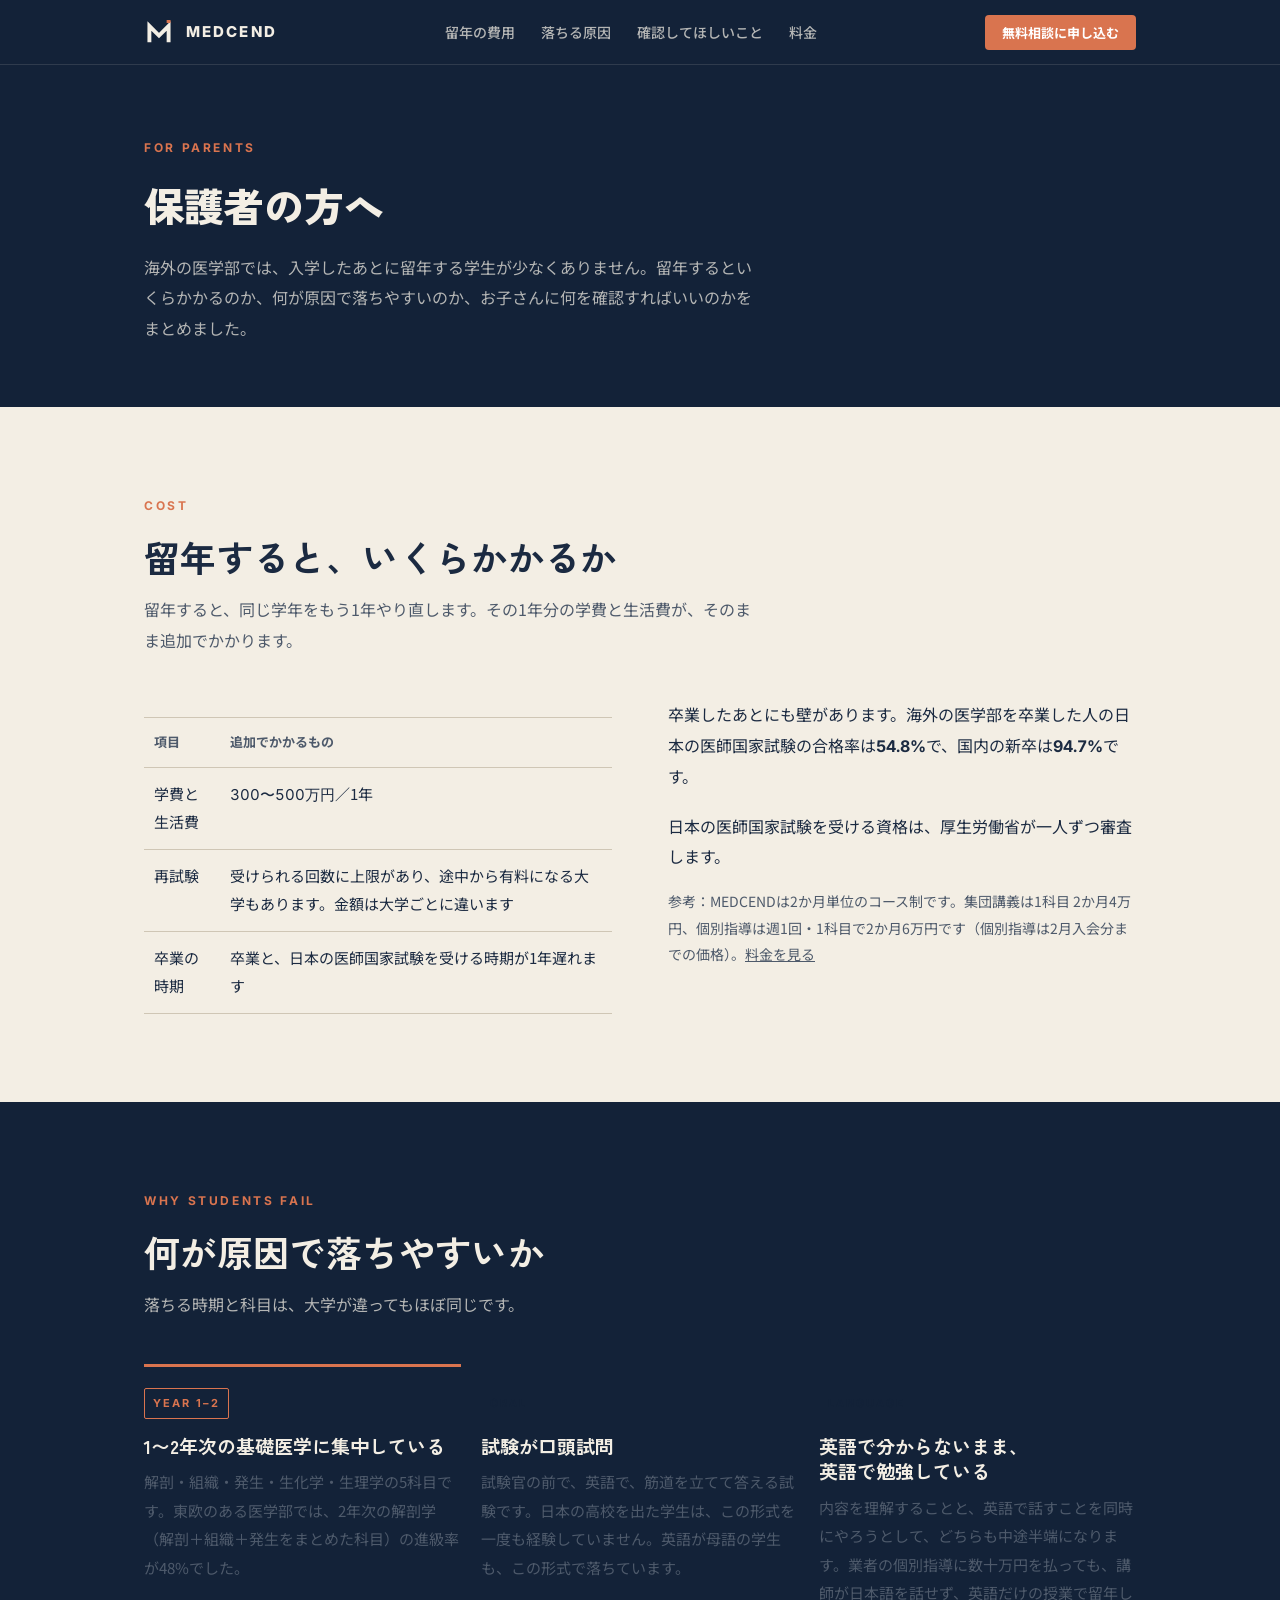
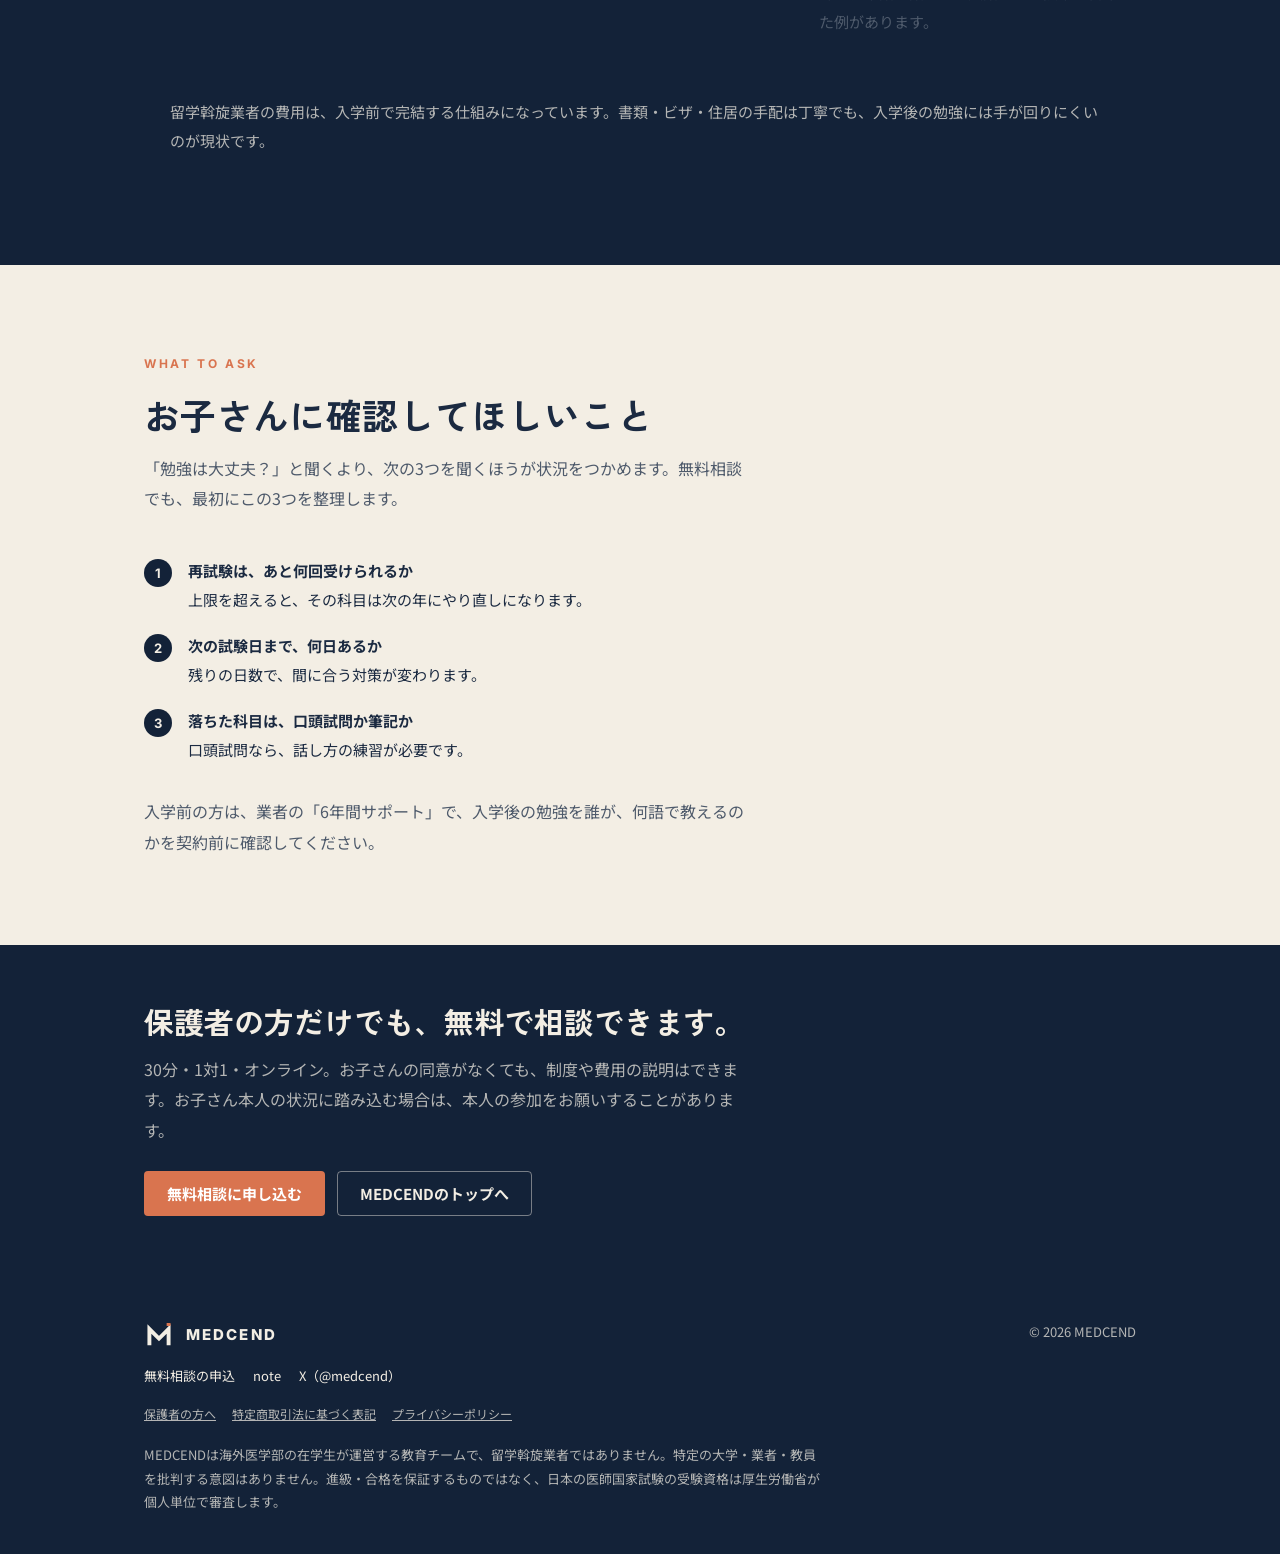
==== parents.html @ 512b3856 "Pricing: two-month courses paid upfront, no auto-renewal Co-Authored-By: Claude Opus 5.5 <noreply@an" ====
<!DOCTYPE html>
<html lang="ja">
<head>
<meta charset="utf-8">
<meta name="viewport" content="width=device-width, initial-scale=1">
<title>保護者の方へ｜MEDCEND</title>
<meta name="description" content="ヨーロッパの英語医学部に通うお子さんをもつ保護者の方へ。留年1年でかかる費用（300〜500万円）と、落ちやすい原因、お子さんに確認してほしいこと。">
<meta property="og:type" content="article">
<meta property="og:title" content="保護者の方へ｜MEDCEND">
<meta property="og:description" content="留年1年でかかる費用と、海外医学部で落ちやすい原因。保護者の方だけでも無料で相談できます。">
<meta property="og:url" content="https://medcend.com/parents.html">
<meta property="og:image" content="https://medcend.com/og.png">
<meta property="og:locale" content="ja_JP">
<meta name="twitter:card" content="summary_large_image">
<meta name="twitter:site" content="@medcend">
<link rel="icon" href="data:image/svg+xml,%3Csvg xmlns=%22http://www.w3.org/2000/svg%22 viewBox=%220 0 100 100%22%3E%3Crect width=%22100%22 height=%22100%22 fill=%22%23132238%22/%3E%3Cpolyline points=%2222,82 22,34 50,62 78,34 78,82%22 fill=%22none%22 stroke=%22%23F3EEE4%22 stroke-width=%2212%22/%3E%3Crect x=%2272%22 y=%2216%22 width=%2212%22 height=%229%22 fill=%22%23D9744F%22/%3E%3C/svg%3E">
<meta name="theme-color" content="#132238">
<link rel="preconnect" href="https://fonts.googleapis.com">
<link rel="stylesheet" href="https://fonts.googleapis.com/css2?family=Inter:wght@500;700;800&family=Zen+Kaku+Gothic+New:wght@500;700;900&family=Noto+Sans+JP:wght@400;500;700&display=swap">
<link rel="stylesheet" href="style.css">
</head>
<body>

<nav class="nav" aria-label="サイト内">
  <div class="wrap">
    <a class="mark" href="index.html" aria-label="MEDCEND トップへ">
      <svg viewBox="0 0 100 100" aria-hidden="true"><polyline points="18,84 18,30 50,62 82,30 82,84" fill="none" stroke="#F3EEE4" stroke-width="13" stroke-linejoin="miter"/><rect x="75.5" y="10" width="13" height="10" fill="#D9744F"/></svg>
      <b>MEDCEND</b>
    </a>
    <div class="nav-links">
      <a href="#cost">留年の費用</a>
      <a href="#cause">落ちる原因</a>
      <a href="#check">確認してほしいこと</a>
      <a href="index.html#price">料金</a>
    </div>
    <a class="btn btn-contact btn-sm contact-link" href="#contact"><span class="if-line">LINEで相談する</span><span class="if-form">無料相談に申し込む</span></a>
  </div>
</nav>

<header class="page-head">
  <div class="wrap">
    <div class="eyebrow">For parents</div>
    <h1>保護者の方へ</h1>
    <p class="lead">海外の医学部では、入学したあとに留年する学生が少なくありません。留年するといくらかかるのか、何が原因で落ちやすいのか、お子さんに何を確認すればいいのかをまとめました。</p>
  </div>
</header>

<section id="cost">
  <div class="wrap">
    <div class="sec-head">
      <div class="eyebrow">Cost</div>
      <h2>留年すると、いくらかかるか</h2>
      <p>留年すると、同じ学年をもう1年やり直します。その1年分の学費と生活費が、そのまま追加でかかります。</p>
    </div>
    <div class="two">
      <div>
        <table class="cost">
          <tr><th>項目</th><th>追加でかかるもの</th></tr>
          <tr><td>学費と生活費</td><td><span class="v num">300〜500万円</span>／1年</td></tr>
          <tr><td>再試験</td><td>受けられる回数に上限があり、途中から有料になる大学もあります。金額は大学ごとに違います</td></tr>
          <tr><td>卒業の時期</td><td>卒業と、日本の医師国家試験を受ける時期が1年遅れます</td></tr>
        </table>
      </div>
      <div class="prose">
        <p>卒業したあとにも壁があります。海外の医学部を卒業した人の日本の医師国家試験の合格率は<b class="num">54.8%</b>で、国内の新卒は<b class="num">94.7%</b>です。</p>
        <p>日本の医師国家試験を受ける資格は、厚生労働省が一人ずつ審査します。</p>
        <p style="font-size:14px;color:var(--ink-soft)">参考：MEDCENDは2か月単位のコース制です。集団講義は1科目 2か月4万円、個別指導は週1回・1科目で2か月6万円です（個別指導は2月入会分までの価格）。<a href="index.html#price">料金を見る</a></p>
      </div>
    </div>
  </div>
</section>

<section class="cur" id="cause">
  <div class="wrap">
    <div class="sec-head">
      <div class="eyebrow">Why students fail</div>
      <h2>何が原因で落ちやすいか</h2>
      <p>落ちる時期と科目は、大学が違ってもほぼ同じです。</p>
    </div>
    <div class="method-steps">
      <div class="mstep">
        <div class="mstep-lang">YEAR 1–2</div>
        <h3>1〜2年次の基礎医学に集中している</h3>
        <p>解剖・組織・発生・生化学・生理学の5科目です。東欧のある医学部では、2年次の解剖学（解剖＋組織＋発生をまとめた科目）の進級率が48%でした。</p>
      </div>
      <div class="mstep">
        <div class="mstep-lang">ORAL</div>
        <h3>試験が口頭試問</h3>
        <p>試験官の前で、英語で、筋道を立てて答える試験です。日本の高校を出た学生は、この形式を一度も経験していません。英語が母語の学生も、この形式で落ちています。</p>
      </div>
      <div class="mstep">
        <div class="mstep-lang">LANGUAGE</div>
        <h3>英語で分からないまま、英語で勉強している</h3>
        <p>内容を理解することと、英語で話すことを同時にやろうとして、どちらも中途半端になります。業者の個別指導に数十万円を払っても、講師が日本語を話せず、英語だけの授業で留年した例があります。</p>
      </div>
    </div>
    <p class="method-note">留学斡旋業者の費用は、入学前で完結する仕組みになっています。書類・ビザ・住居の手配は丁寧でも、入学後の勉強には手が回りにくいのが現状です。</p>
  </div>
</section>

<section id="check">
  <div class="wrap">
    <div class="sec-head">
      <div class="eyebrow">What to ask</div>
      <h2>お子さんに確認してほしいこと</h2>
      <p>「勉強は大丈夫？」と聞くより、次の3つを聞くほうが状況をつかめます。無料相談でも、最初にこの3つを整理します。</p>
    </div>
    <ol class="steps">
      <li><b>再試験は、あと何回受けられるか</b>上限を超えると、その科目は次の年にやり直しになります。</li>
      <li><b>次の試験日まで、何日あるか</b>残りの日数で、間に合う対策が変わります。</li>
      <li><b>落ちた科目は、口頭試問か筆記か</b>口頭試問なら、話し方の練習が必要です。</li>
    </ol>
    <p class="prose" style="margin-top:32px;color:var(--ink-soft)">入学前の方は、業者の「6年間サポート」で、入学後の勉強を誰が、何語で教えるのかを契約前に確認してください。</p>
  </div>
</section>

<section class="cta-band" id="contact">
  <div class="wrap">
    <h2>保護者の方だけでも、無料で相談できます。</h2>
    <p>30分・1対1・オンライン。お子さんの同意がなくても、制度や費用の説明はできます。お子さん本人の状況に踏み込む場合は、本人の参加をお願いすることがあります。</p>
    <div class="cta">
      <a class="btn btn-contact contact-link" href="#contact"><span class="if-line">LINEで相談する</span><span class="if-form">無料相談に申し込む</span></a>
      <a class="btn btn-ghost-light" href="index.html">MEDCENDのトップへ</a>
    </div>
  </div>
</section>

<footer>
  <div class="wrap">
    <div>
      <a class="mark" href="index.html" aria-label="MEDCEND">
        <svg viewBox="0 0 100 100" aria-hidden="true"><polyline points="18,84 18,30 50,62 82,30 82,84" fill="none" stroke="#F3EEE4" stroke-width="13" stroke-linejoin="miter"/><rect x="75.5" y="10" width="13" height="10" fill="#D9744F"/></svg>
        <b>MEDCEND</b>
      </a>
      <div class="links">
        <a href="#contact" class="contact-link"><span class="if-line">LINEで相談</span><span class="if-form">無料相談の申込</span></a>
        <a href="https://note.com/" class="note-link">note</a>
        <a href="https://x.com/" class="x-link">X（@medcend）</a>
      </div>
      <div class="legal">
        <a href="parents.html">保護者の方へ</a>
        <a href="tokushoho.html">特定商取引法に基づく表記</a>
        <a href="privacy.html">プライバシーポリシー</a>
      </div>
      <p class="disc">MEDCENDは海外医学部の在学生が運営する教育チームで、留学斡旋業者ではありません。特定の大学・業者・教員を批判する意図はありません。進級・合格を保証するものではなく、日本の医師国家試験の受験資格は厚生労働省が個人単位で審査します。</p>
    </div>
    <div>© 2026 MEDCEND</div>
  </div>
</footer>

<script src="site.js"></script>
</body>
</html>
---- style.css ----
:root{
  --navy:#132238; --navy-2:#1B2F4B; --cream:#F3EEE4; --cream-2:#EAE3D6; --mist:#CFC6B5;
  --ink:#1B2A41; --ink-soft:#4E5A6B; --terra:#D9744F; --terra-deep:#B85A38;
  --on-navy:#F3EEE4; --on-navy-soft:rgba(243,238,228,.72);
  --display:"Zen Kaku Gothic New","Noto Sans JP","Hiragino Sans",sans-serif;
  --body:"Noto Sans JP","Hiragino Sans","Yu Gothic",sans-serif;
  --latin:"Inter","Helvetica Neue",Arial,sans-serif;
  --w:1040px;
}
*{box-sizing:border-box}
html{scroll-behavior:smooth}
@media (prefers-reduced-motion:reduce){html{scroll-behavior:auto}}
body{margin:0;background:var(--cream);color:var(--ink);font-family:var(--body);font-size:16px;line-height:1.9;-webkit-font-smoothing:antialiased}
a{color:inherit}
h1,h2,h3{font-family:var(--display);text-wrap:balance;margin:0;line-height:1.35}
p{margin:0}
.wrap{max-width:var(--w);margin:0 auto;padding:0 24px}
.eyebrow{font-family:var(--latin);font-weight:700;font-size:12px;letter-spacing:.22em;text-transform:uppercase;color:var(--terra)}
.num{font-family:var(--latin);font-variant-numeric:tabular-nums}
section{padding:88px 0}
@media (max-width:640px){section{padding:64px 0}}

/* nav */
.nav{position:sticky;top:0;z-index:10;background:var(--navy);color:var(--on-navy);border-bottom:1px solid rgba(243,238,228,.12)}
.nav .wrap{display:flex;align-items:center;justify-content:space-between;height:64px;gap:16px}
.mark{display:flex;align-items:center;gap:12px;text-decoration:none}
.mark svg{width:30px;height:30px}
.mark b{font-family:var(--latin);font-weight:800;letter-spacing:.14em;font-size:15px}
.nav-links{display:flex;gap:26px;font-size:14px;font-weight:500}
.nav-links a{text-decoration:none;color:var(--on-navy-soft)}
.nav-links a:hover{color:var(--on-navy)}
@media (max-width:760px){.nav-links{display:none}}
.btn{display:inline-flex;align-items:center;gap:10px;padding:14px 22px;border-radius:4px;font-weight:700;text-decoration:none;font-size:15px;line-height:1;border:1.5px solid transparent;transition:background .15s,color .15s,border-color .15s}
.btn:focus-visible{outline:3px solid var(--terra);outline-offset:3px}
.btn-terra{background:var(--terra);color:#fff}
.btn-terra:hover{background:var(--terra-deep)}
.btn-ghost-light{border-color:rgba(243,238,228,.45);color:var(--on-navy)}
.btn-ghost-light:hover{border-color:var(--on-navy)}
.btn-ghost-dark{border-color:var(--navy);color:var(--navy)}
.btn-ghost-dark:hover{background:var(--navy);color:var(--on-navy)}
.btn-sm{padding:10px 16px;font-size:13px}

/* hero */
.hero{background:var(--navy);color:var(--on-navy);padding:96px 0 0}
.hero-grid{display:grid;grid-template-columns:1.25fr .75fr;gap:48px;align-items:end}
@media (max-width:860px){.hero-grid{grid-template-columns:1fr}}
.hero h1{font-size:clamp(26px,3.6vw,46px);font-weight:900;letter-spacing:.01em;line-height:1.3;margin-top:22px;text-wrap:initial}
.hero h1 span{display:inline-block;white-space:nowrap}
.hero .lead{font-size:17px;color:var(--on-navy-soft);margin-top:26px;max-width:36em}
.hero .cta{display:flex;flex-wrap:wrap;gap:12px;margin-top:38px}
.stair{justify-self:end;width:100%;max-width:360px;opacity:.95}
@media (max-width:860px){.stair{display:none}}
.stats{margin-top:72px;border-top:1px solid rgba(243,238,228,.16);display:grid;grid-template-columns:repeat(3,1fr)}
@media (max-width:760px){.stats{grid-template-columns:1fr}}
.stat{padding:30px 28px 34px;border-right:1px solid rgba(243,238,228,.16)}
.stat:last-child{border-right:0}
@media (max-width:760px){.stat{border-right:0;border-bottom:1px solid rgba(243,238,228,.16)}.stat:last-child{border-bottom:0}}
.stat .v{font-family:var(--latin);font-weight:800;font-size:44px;letter-spacing:-.02em;line-height:1;font-variant-numeric:tabular-nums}
.stat .v small{font-size:20px;font-weight:700;margin-left:4px;letter-spacing:0}
.stat .l{font-weight:700;margin-top:12px;font-size:15px}
.stat .s{font-size:12px;color:var(--on-navy-soft);margin-top:6px;line-height:1.6}

/* generic section heads */
.sec-head{display:grid;grid-template-columns:1fr;gap:14px;max-width:38em;margin-bottom:44px}
.sec-head h2{font-size:clamp(26px,3.4vw,36px);font-weight:700;letter-spacing:.01em}
.sec-head p{color:var(--ink-soft)}
.prose{max-width:38em}
.prose p+p{margin-top:1.2em}
.two{display:grid;grid-template-columns:1fr 1fr;gap:56px;align-items:start}
@media (max-width:820px){.two{grid-template-columns:1fr;gap:36px}}

/* curriculum timeline */
.cur{background:var(--navy);color:var(--on-navy)}
.cur .eyebrow{color:var(--terra)}
.cur .sec-head p{color:var(--on-navy-soft)}
.years{display:grid;grid-template-columns:repeat(4,1fr);gap:10px;margin-top:8px}
@media (max-width:760px){.years{grid-template-columns:1fr 1fr}}
.yr{border-top:3px solid rgba(243,238,228,.25);padding-top:14px;min-height:150px}
.yr.hot{border-top-color:var(--terra)}
.yr .y{font-family:var(--latin);font-weight:700;font-size:12px;letter-spacing:.16em;color:var(--on-navy-soft)}
.yr.hot .y{color:var(--terra)}
.yr ul{list-style:none;padding:0;margin:10px 0 0;font-size:14px;line-height:1.7}
.yr.hot ul li{font-weight:700}
.yr .flag{display:inline-block;margin-top:10px;font-size:12px;font-weight:700;color:var(--terra);letter-spacing:.06em}
.cur .note{margin-top:34px;color:var(--on-navy-soft);font-size:14px;max-width:44em}


/* method */
.method{background:var(--cream)}
.method-steps{display:grid;grid-template-columns:repeat(3,1fr);gap:20px}
@media (max-width:820px){.method-steps{grid-template-columns:1fr}}
.mstep{border-top:3px solid var(--navy);padding-top:18px}
.mstep:first-child{border-top-color:var(--terra)}
.mstep-lang{display:inline-block;font-family:var(--latin);font-weight:700;font-size:11px;letter-spacing:.18em;padding:4px 8px;border:1px solid var(--navy);color:var(--navy);border-radius:2px}
.mstep:first-child .mstep-lang{border-color:var(--terra);color:var(--terra)}
.mstep h3{font-size:19px;margin-top:14px}
.mstep p{margin-top:10px;font-size:15px;color:var(--ink-soft)}
.method-note{margin-top:40px;padding:22px 26px;background:var(--navy);color:var(--on-navy-soft);font-size:15px;max-width:none}

/* consult */
.consult{background:var(--cream-2)}
.consult-card{background:var(--cream);border:1px solid var(--mist);padding:36px;display:grid;grid-template-columns:1.1fr .9fr;gap:40px}
@media (max-width:820px){.consult-card{grid-template-columns:1fr;padding:26px}}
.consult h3{font-size:22px;font-weight:700}
.kv{margin:22px 0 0;padding:0;list-style:none;display:grid;gap:12px}
.kv li{display:grid;grid-template-columns:96px 1fr;gap:14px;font-size:15px;border-top:1px solid var(--mist);padding-top:12px}
.kv li b{font-family:var(--latin);font-weight:700;font-size:12px;letter-spacing:.14em;color:var(--terra);padding-top:4px;text-transform:uppercase}
.steps{list-style:none;margin:0;padding:0;display:grid;gap:18px;counter-reset:s}
.steps li{position:relative;padding-left:44px;font-size:15px}
.steps li::before{counter-increment:s;content:counter(s);position:absolute;left:0;top:2px;width:28px;height:28px;border-radius:50%;background:var(--navy);color:var(--on-navy);font-family:var(--latin);font-weight:700;font-size:13px;display:flex;align-items:center;justify-content:center}
.steps li b{display:block;font-weight:700}
.consult .cta{margin-top:28px;display:flex;flex-wrap:wrap;gap:12px;align-items:center}
.consult .fine{font-size:12px;color:var(--ink-soft)}

/* trial + service */
.cards{display:grid;grid-template-columns:1fr 1fr;gap:20px}
@media (max-width:820px){.cards{grid-template-columns:1fr}}
.card{border:1px solid var(--mist);padding:30px;background:var(--cream)}
.card .tag{display:inline-block;font-family:var(--latin);font-weight:700;font-size:11px;letter-spacing:.18em;text-transform:uppercase;padding:5px 9px;border:1px solid var(--terra);color:var(--terra);border-radius:2px}
.card .tag.soon{border-color:var(--ink-soft);color:var(--ink-soft)}
.card h3{font-size:22px;margin-top:16px}
.card p{margin-top:12px;color:var(--ink-soft);font-size:15px}
.card ul{margin:14px 0 0;padding-left:1.2em;font-size:15px;color:var(--ink)}
.card .cta{margin-top:22px}

/* about */
.about .cols{display:grid;grid-template-columns:1fr 1fr;gap:24px;margin-top:8px}
@media (max-width:820px){.about .cols{grid-template-columns:1fr}}
.list-box{border-top:3px solid var(--navy);padding-top:18px}
.list-box.no{border-top-color:var(--terra)}
.list-box h3{font-size:18px}
.list-box ul{margin:12px 0 0;padding-left:1.2em;font-size:15px;line-height:1.85}
.anon{margin-top:44px;padding:26px 30px;background:var(--navy);color:var(--on-navy);max-width:none}
.anon p{color:var(--on-navy-soft);font-size:15px}
.anon b{color:var(--on-navy)}

/* faq */
.faq details{border-top:1px solid var(--mist)}
.faq details:last-child{border-bottom:1px solid var(--mist)}
.faq summary{cursor:pointer;list-style:none;padding:20px 40px 20px 0;font-weight:700;font-family:var(--display);font-size:17px;position:relative}
.faq summary::-webkit-details-marker{display:none}
.faq summary::after{content:"+";position:absolute;right:4px;top:16px;font-family:var(--latin);font-size:24px;color:var(--terra);font-weight:500}
.faq details[open] summary::after{content:"–"}
.faq details p{padding:0 0 22px;color:var(--ink-soft);max-width:44em;font-size:15px}

/* footer */
footer{background:var(--navy);color:var(--on-navy-soft);padding:48px 0 40px;font-size:13px}
footer .wrap{display:grid;grid-template-columns:1fr auto;gap:24px;align-items:start}
@media (max-width:640px){footer .wrap{grid-template-columns:1fr}}
footer .mark b{color:var(--on-navy)}
footer .links{display:flex;gap:18px;margin-top:14px}
footer .links a{text-decoration:none;color:var(--on-navy)}
footer .disc{margin-top:18px;max-width:52em;line-height:1.8}

/* contact button: LINEモードは緑、フォームモードはテラコッタ（site.js が html に mode-line / mode-form を付ける） */
.btn-contact{background:var(--terra);color:#fff}
.btn-contact:hover{background:var(--terra-deep)}
.mode-line .btn-contact{background:#06C755}
.mode-line .btn-contact:hover{background:#05A847}
.if-line{display:none}
.mode-line .if-line{display:inline}
.mode-line .if-form{display:none}

/* price */
.price{background:var(--cream)}
#courses{background:var(--cream-2)}
.plans{display:grid;grid-template-columns:repeat(3,1fr);gap:20px}
@media (max-width:820px){.plans{grid-template-columns:1fr}}
.plan{background:var(--cream);border:1px solid var(--mist);border-top:3px solid var(--navy);padding:28px}
.plan.mid{border-top-color:var(--terra)}
.plan .n{font-weight:700;font-size:15px}
.plan .p{font-family:var(--latin);font-weight:800;font-size:40px;letter-spacing:-.02em;line-height:1.1;margin-top:10px;font-variant-numeric:tabular-nums}
.plan .p small{font-family:var(--body);font-size:15px;font-weight:700;margin-left:4px;letter-spacing:0}
.plan .s{font-size:13px;color:var(--ink-soft);margin-top:8px}
.price-note{margin-top:28px;font-size:14px;color:var(--ink-soft);max-width:44em}
.price-note li+li{margin-top:4px}

/* team */
.team-grid{display:grid;grid-template-columns:repeat(5,1fr);gap:16px}
@media (max-width:980px){.team-grid{grid-template-columns:repeat(3,1fr)}}
@media (max-width:640px){.team-grid{grid-template-columns:1fr 1fr}}
@media (max-width:420px){.team-grid{grid-template-columns:1fr}}
.member{border-top:3px solid var(--navy);padding-top:18px}
.member .role{font-family:var(--latin);font-weight:700;font-size:12px;letter-spacing:.16em;color:var(--terra);text-transform:uppercase}
.member h3{font-size:19px;margin-top:8px}
.member ul{margin:12px 0 0;padding-left:1.2em;font-size:15px;line-height:1.85}

/* sub pages */
.page-head{background:var(--navy);color:var(--on-navy);padding:72px 0 64px}
.page-head h1{font-size:clamp(26px,3.4vw,40px);font-weight:900;margin-top:18px}
.page-head .lead{font-size:16px;color:var(--on-navy-soft);margin-top:20px;max-width:38em}
.doc{max-width:46em}
.doc h2{font-size:22px;margin:48px 0 14px}
.doc h2:first-child{margin-top:0}
.doc p,.doc li{font-size:15px}
.doc p+p{margin-top:1em}
.doc ul,.doc ol{padding-left:1.3em;margin:10px 0 0}
.law{width:100%;border-collapse:collapse;font-size:15px}
.law th,.law td{border-top:1px solid var(--mist);padding:16px 12px;text-align:left;vertical-align:top}
.law tr:last-child th,.law tr:last-child td{border-bottom:1px solid var(--mist)}
.law th{width:30%;font-weight:700;background:var(--cream-2)}
@media (max-width:640px){.law th,.law td{display:block;width:100%}.law td{border-top:0;padding-top:4px}}
.tbd{background:#FBE3D9;color:var(--terra-deep);padding:1px 6px;border-radius:2px;font-weight:700}
.cost{width:100%;border-collapse:collapse;font-size:15px;margin-top:18px}
.cost th,.cost td{border-top:1px solid var(--mist);padding:12px 10px;text-align:left;vertical-align:top}
.cost tr:last-child td{border-bottom:1px solid var(--mist)}
.cost th{font-size:13px;color:var(--ink-soft);font-weight:700}
.cost td.v{font-family:var(--latin);font-weight:700;white-space:nowrap}
.cta-band{background:var(--navy);color:var(--on-navy);padding:56px 0}
.cta-band h2{font-size:clamp(22px,3vw,30px)}
.cta-band p{color:var(--on-navy-soft);margin-top:12px;max-width:38em}
.cta-band .cta{margin-top:26px;display:flex;flex-wrap:wrap;gap:12px}
footer .links{flex-wrap:wrap}
footer .legal{display:flex;flex-wrap:wrap;gap:16px;margin-top:14px;font-size:12px}
footer .legal a{color:var(--on-navy-soft)}
@media (max-width:420px){.hero h1 span{white-space:normal}}
.nav .btn{white-space:nowrap}
.nav-links a{white-space:nowrap}
@media (max-width:980px){.nav-links{gap:16px;font-size:13px}}
@media (max-width:860px){.nav-links{display:none}}

/* price blocks */
.slots{background:var(--terra);color:#fff;padding:16px 22px;border-radius:4px;font-size:15px;margin-bottom:48px}
.slots b{margin-right:8px;font-size:16px}
.price-block+.price-block{margin-top:44px}
.price-block h3{font-size:22px;display:flex;flex-wrap:wrap;align-items:center;gap:12px}
.promo{font-family:var(--body);font-size:12px;font-weight:700;letter-spacing:.04em;padding:5px 10px;border-radius:2px;background:var(--terra);color:#fff}
.price-lead{margin:10px 0 20px;color:var(--ink-soft);font-size:15px;max-width:44em}
.plan{position:relative}
.plan.best{border:2px solid var(--terra);border-top-width:3px;background:#FFF8F1}
.plan .save{position:absolute;top:-13px;left:20px;background:var(--terra);color:#fff;font-size:12px;font-weight:700;padding:4px 10px;border-radius:2px;white-space:nowrap}
.plan .per{font-size:13px;margin-top:8px;color:var(--ink)}
.plan .per b{font-family:var(--latin);color:var(--terra-deep);font-size:15px}
.compare{display:grid;grid-template-columns:1fr auto 1fr;gap:18px;align-items:center;margin-top:44px;background:var(--navy);color:var(--on-navy);padding:28px}
@media (max-width:720px){.compare{grid-template-columns:1fr}.c-arrow{transform:rotate(90deg);justify-self:center}}
.c-l{font-weight:700;font-size:14px}
.c-v{font-family:var(--latin);font-weight:800;font-size:40px;line-height:1.15;margin-top:6px}
.c-v small{font-family:var(--body);font-size:16px;margin-left:4px}
.c-item.bad .c-v{color:var(--on-navy-soft)}
.c-item.good .c-v{color:var(--terra)}
.c-s{font-size:12px;color:var(--on-navy-soft);margin-top:6px}
.c-arrow{font-size:28px;color:var(--terra)}

.team-stats{display:grid;grid-template-columns:repeat(3,1fr);gap:16px;margin-bottom:36px;background:var(--navy);color:var(--on-navy);padding:24px 28px}
@media (max-width:640px){.team-stats{grid-template-columns:1fr}}
.team-stats b{display:block;font-family:var(--latin);font-weight:800;font-size:36px;line-height:1.1;color:var(--terra)}
.team-stats span{font-size:13px;color:var(--on-navy-soft)}
.member{background:var(--cream);border:1px solid var(--mist);border-top:3px solid var(--navy);padding:20px}
.member .avatar{width:44px;height:44px;border-radius:50%;background:var(--navy);color:var(--cream);font-family:var(--latin);font-weight:800;display:flex;align-items:center;justify-content:center;margin-bottom:12px}
.member h3{font-size:16px}
.member ul{font-size:14px}
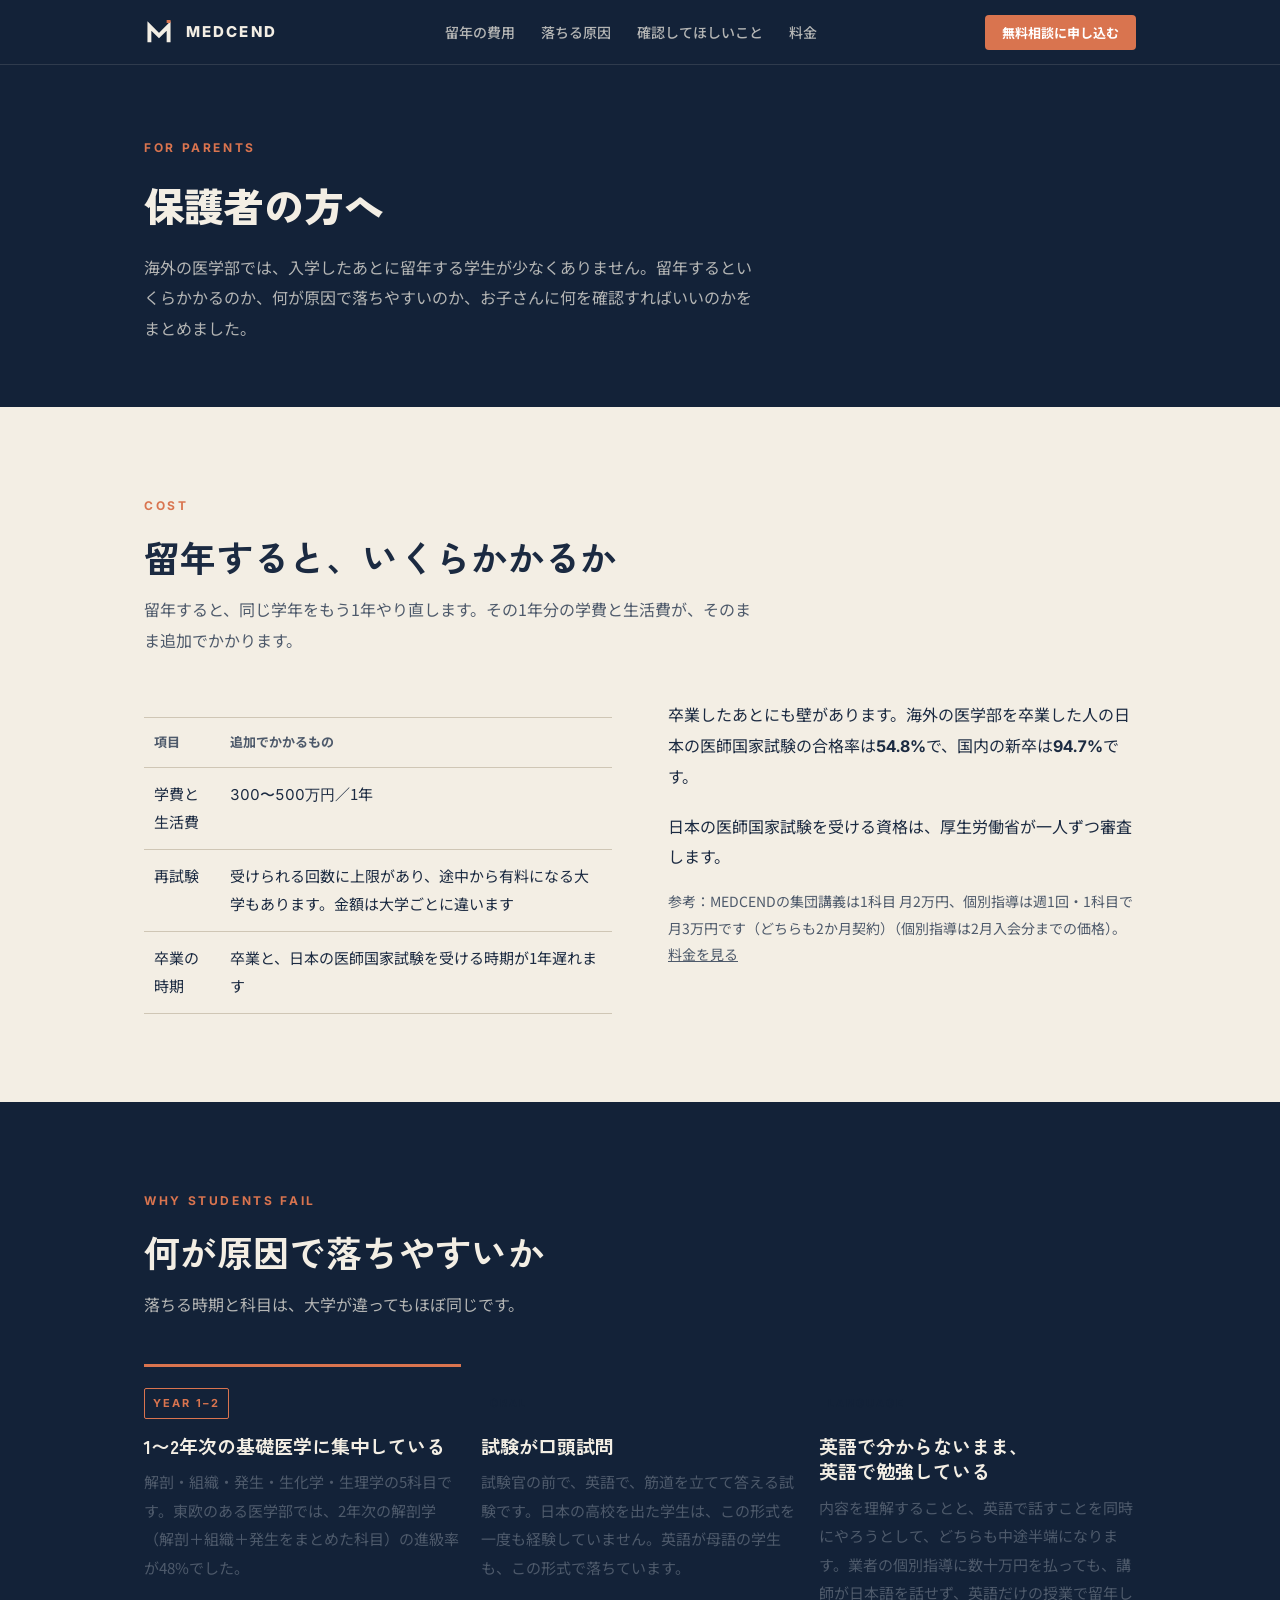
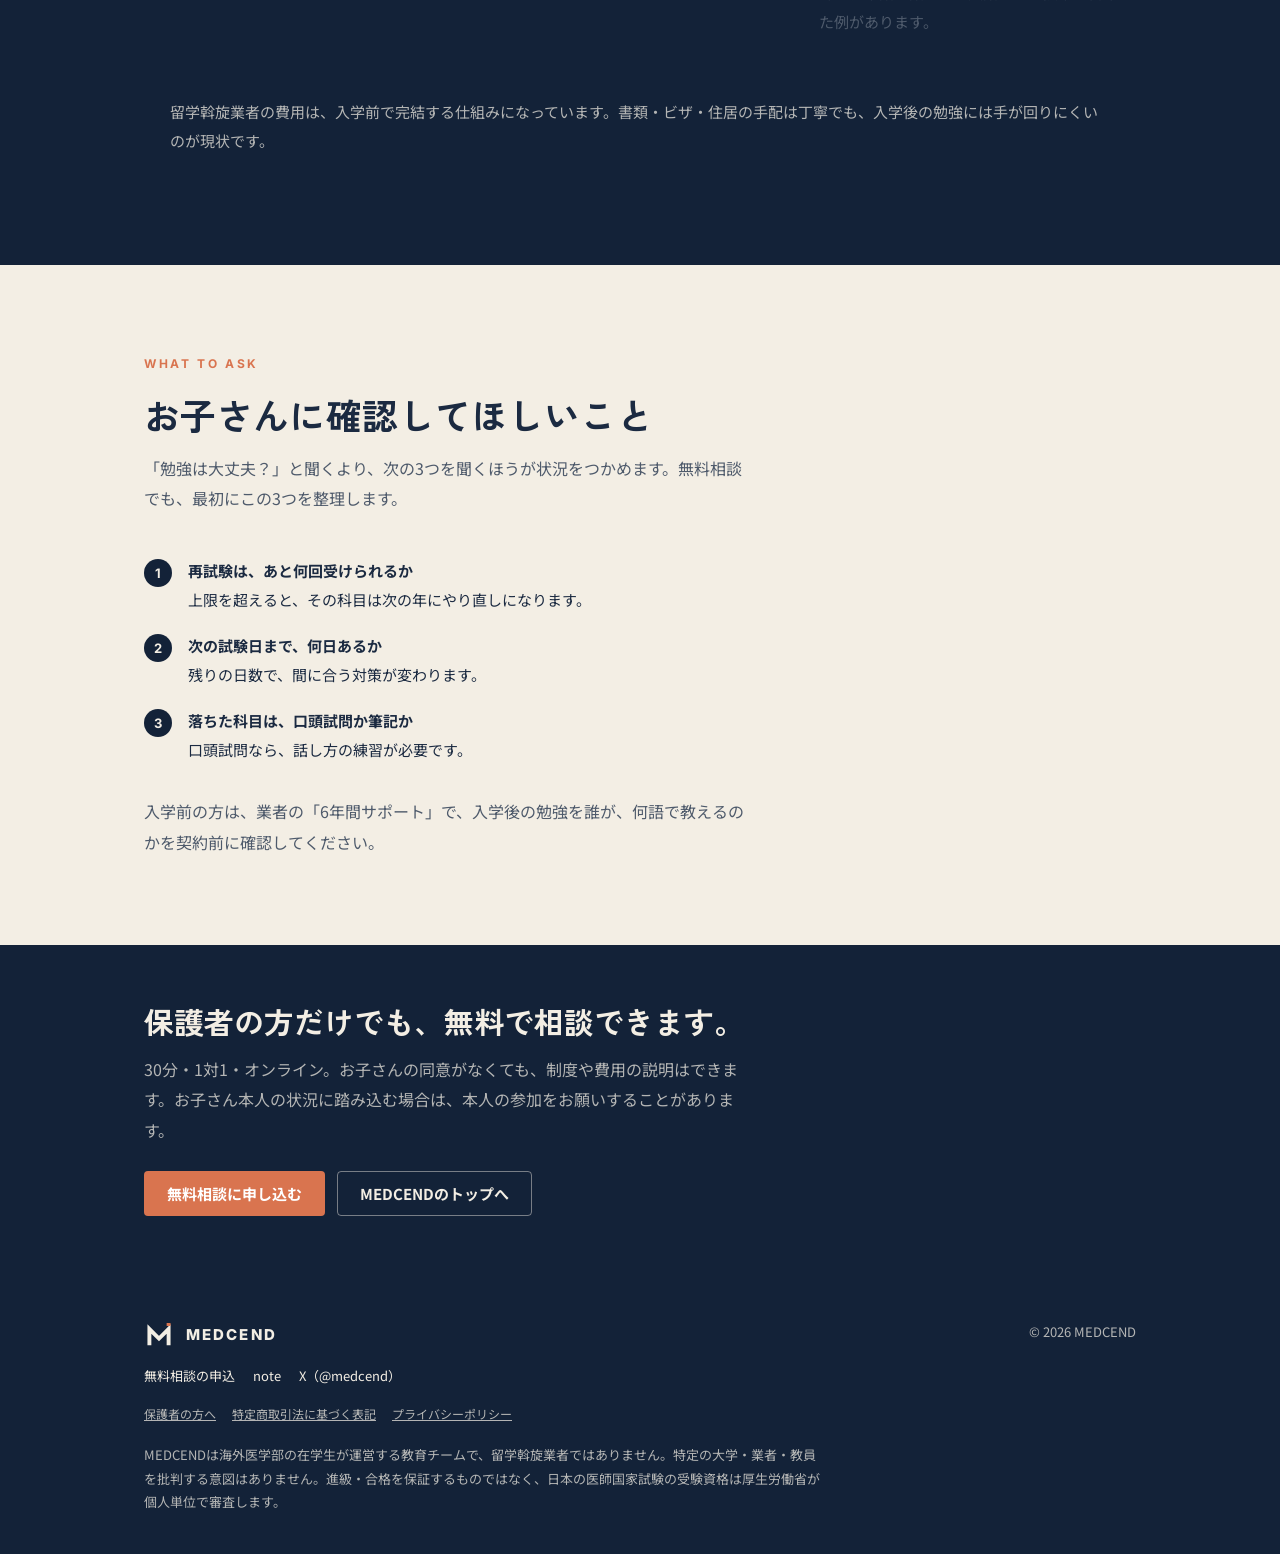
==== commit 798fa0e6: "Pricing: lead with monthly price, show two-month contract total Co-Authored-By: Claude Opus 5.5 <nor" ====
--- a/parents.html
+++ b/parents.html
@@ -64,7 +64,7 @@
       <div class="prose">
         <p>卒業したあとにも壁があります。海外の医学部を卒業した人の日本の医師国家試験の合格率は<b class="num">54.8%</b>で、国内の新卒は<b class="num">94.7%</b>です。</p>
         <p>日本の医師国家試験を受ける資格は、厚生労働省が一人ずつ審査します。</p>
-        <p style="font-size:14px;color:var(--ink-soft)">参考：MEDCENDは2か月単位のコース制です。集団講義は1科目 2か月4万円、個別指導は週1回・1科目で2か月6万円です（個別指導は2月入会分までの価格）。<a href="index.html#price">料金を見る</a></p>
+        <p style="font-size:14px;color:var(--ink-soft)">参考：MEDCENDの集団講義は1科目 月2万円、個別指導は週1回・1科目で月3万円です（どちらも2か月契約）（個別指導は2月入会分までの価格）。<a href="index.html#price">料金を見る</a></p>
       </div>
     </div>
   </div>
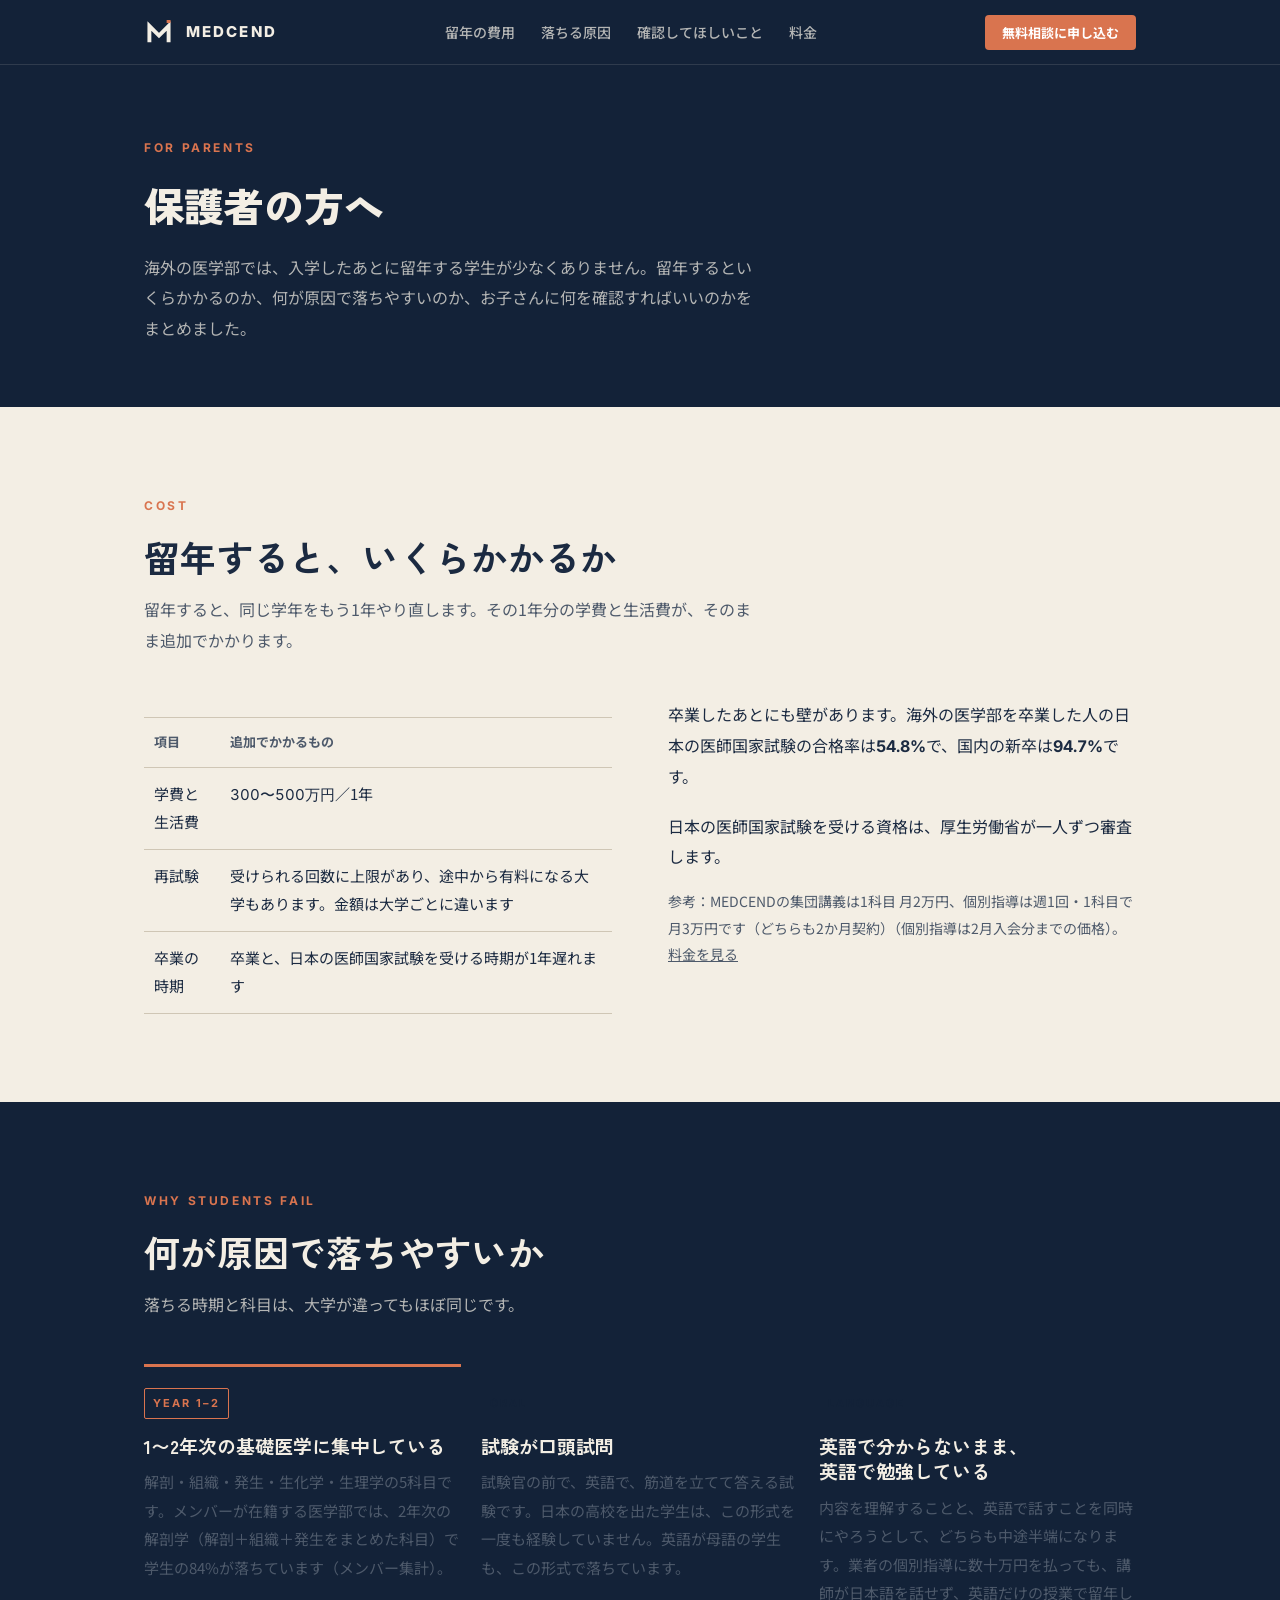
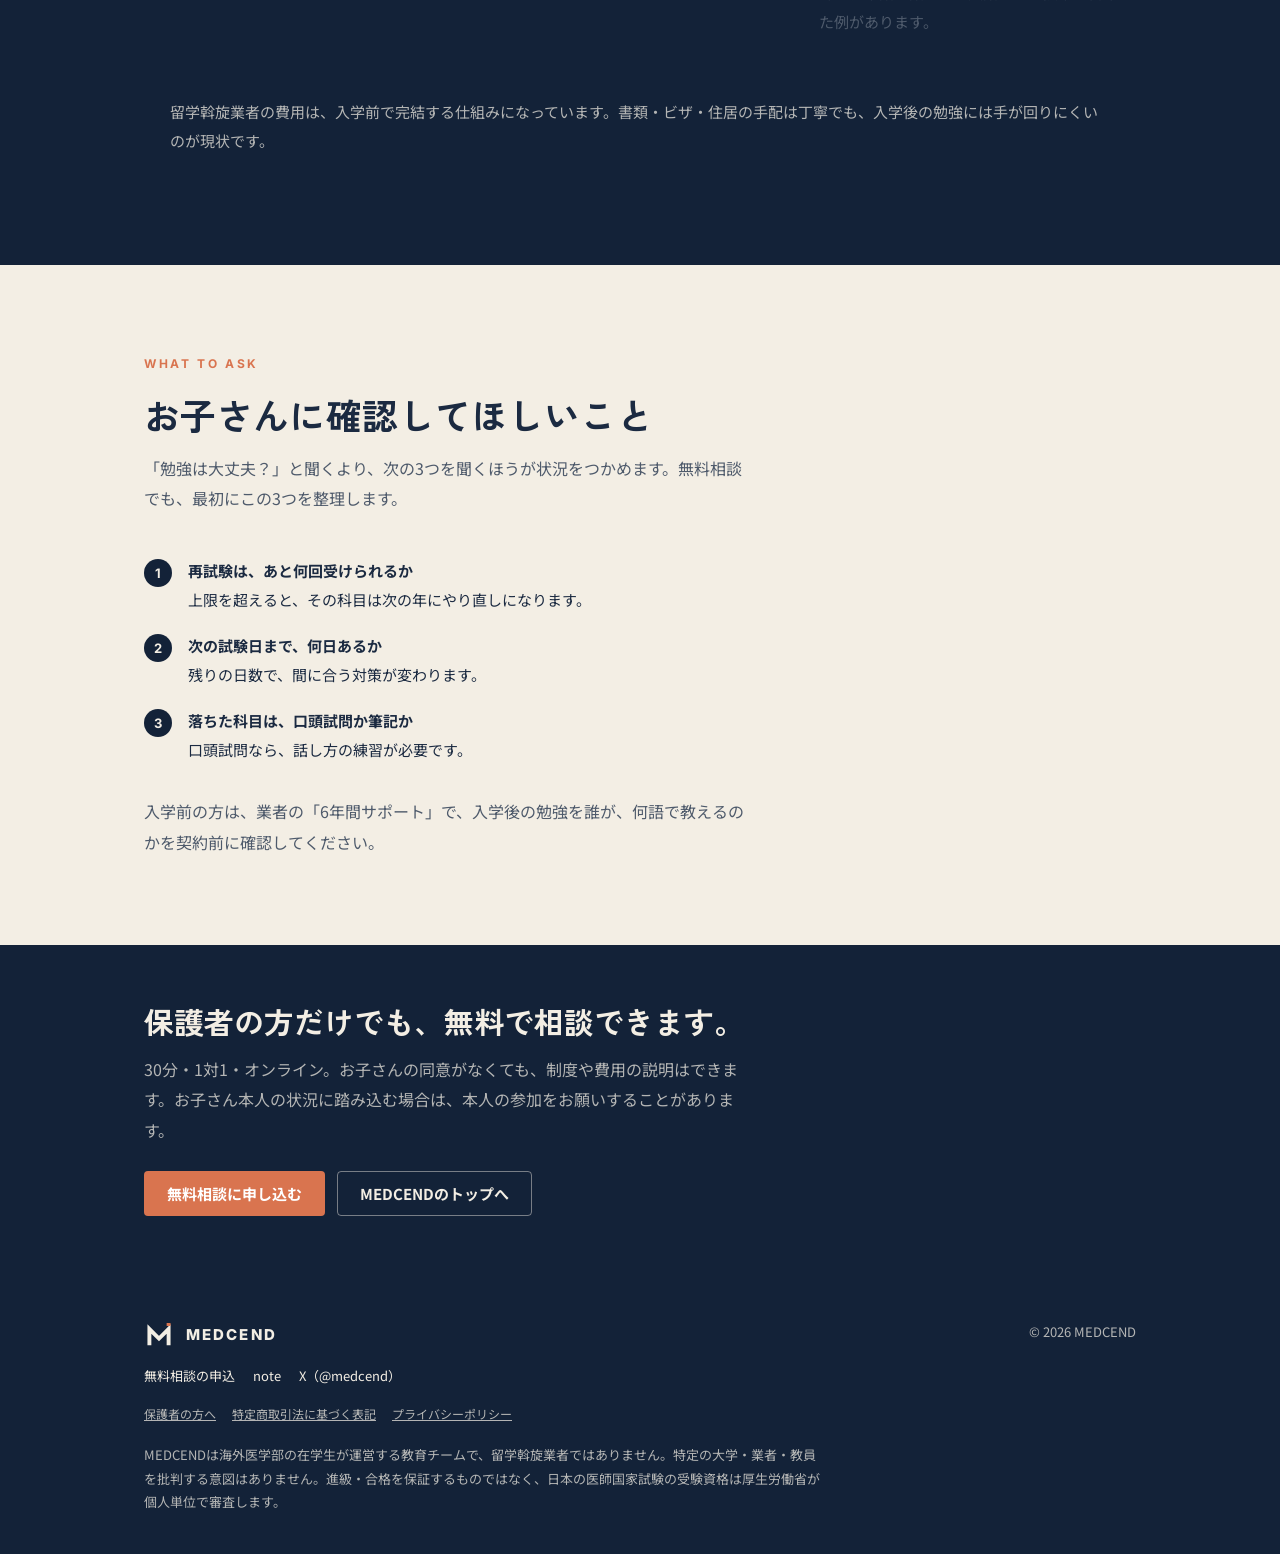
==== commit 2524d756: "Stats: anatomy failure rate 84% from member tally Co-Authored-By: Claude Opus 5.5 <noreply@anthropic" ====
--- a/parents.html
+++ b/parents.html
@@ -81,7 +81,7 @@
       <div class="mstep">
         <div class="mstep-lang">YEAR 1–2</div>
         <h3>1〜2年次の基礎医学に集中している</h3>
-        <p>解剖・組織・発生・生化学・生理学の5科目です。東欧のある医学部では、2年次の解剖学（解剖＋組織＋発生をまとめた科目）の進級率が48%でした。</p>
+        <p>解剖・組織・発生・生化学・生理学の5科目です。メンバーが在籍する医学部では、2年次の解剖学（解剖＋組織＋発生をまとめた科目）で学生の84%が落ちています（メンバー集計）。</p>
       </div>
       <div class="mstep">
         <div class="mstep-lang">ORAL</div>
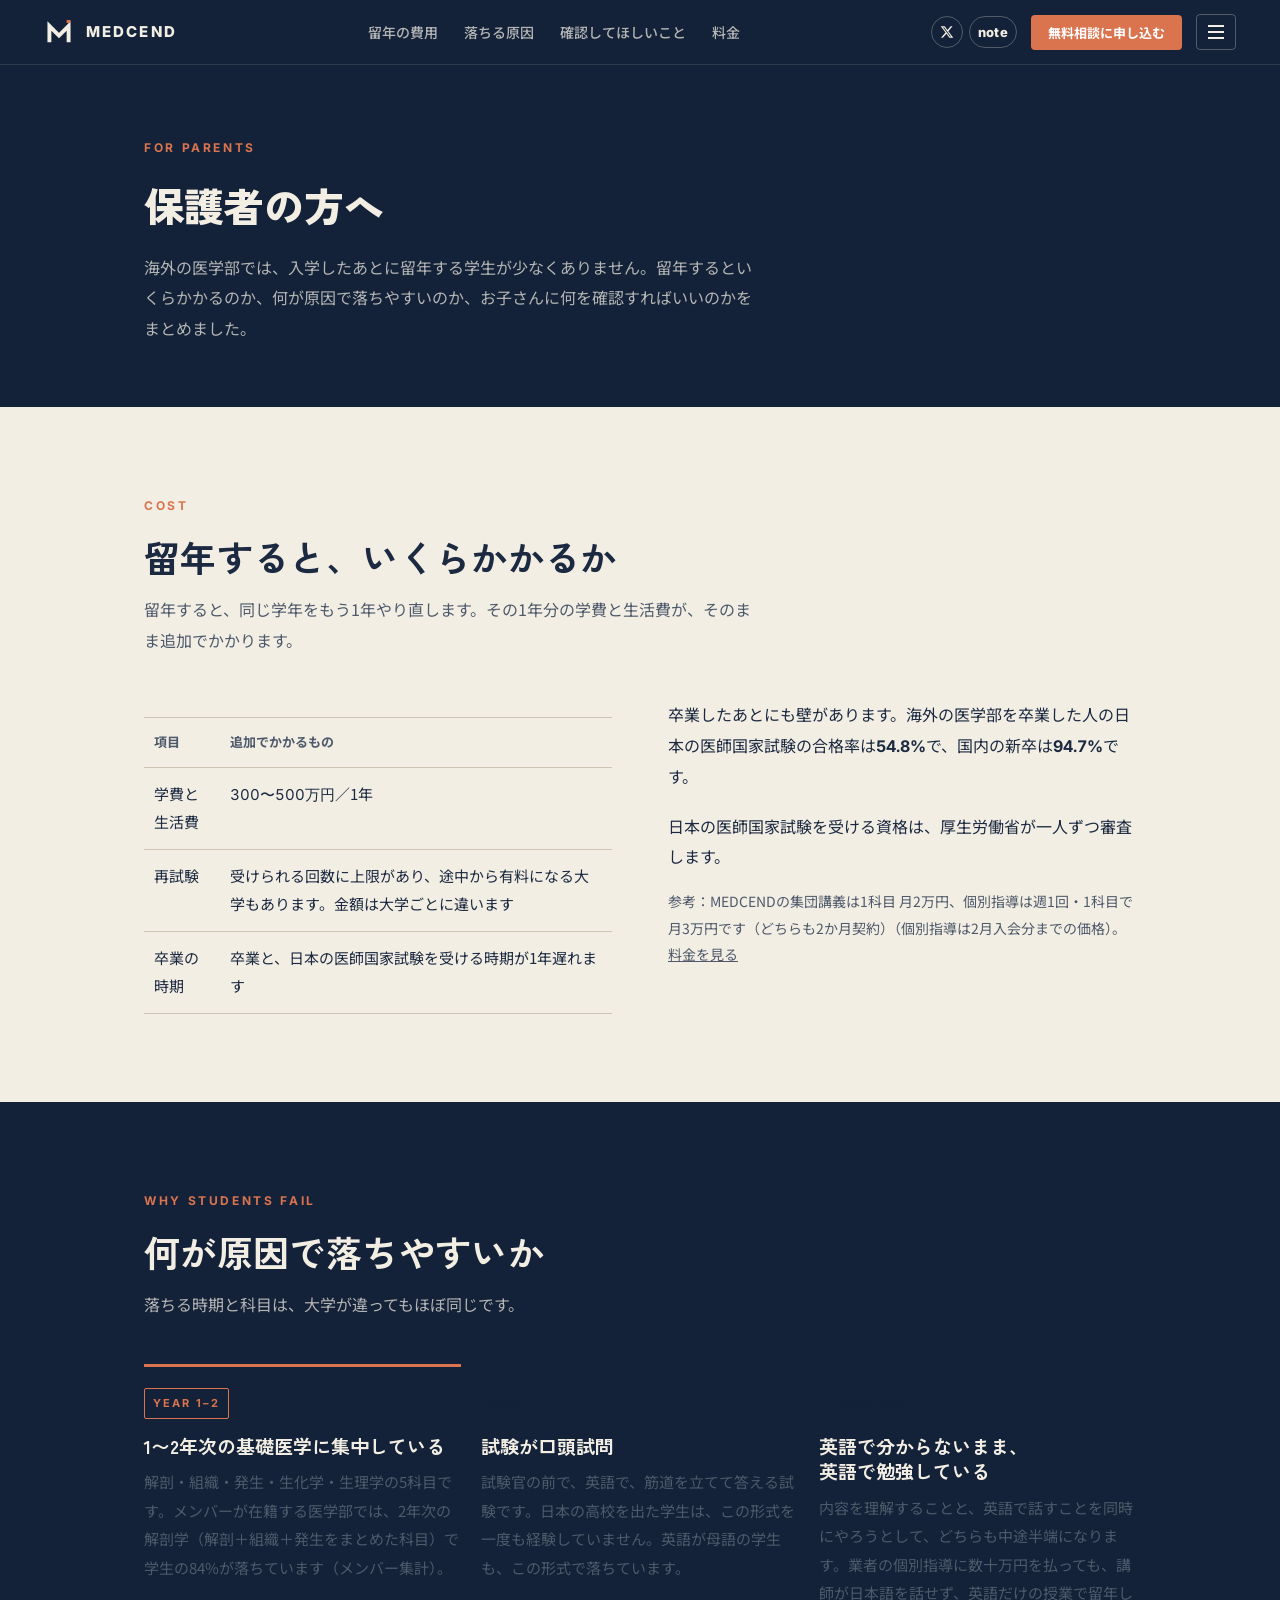
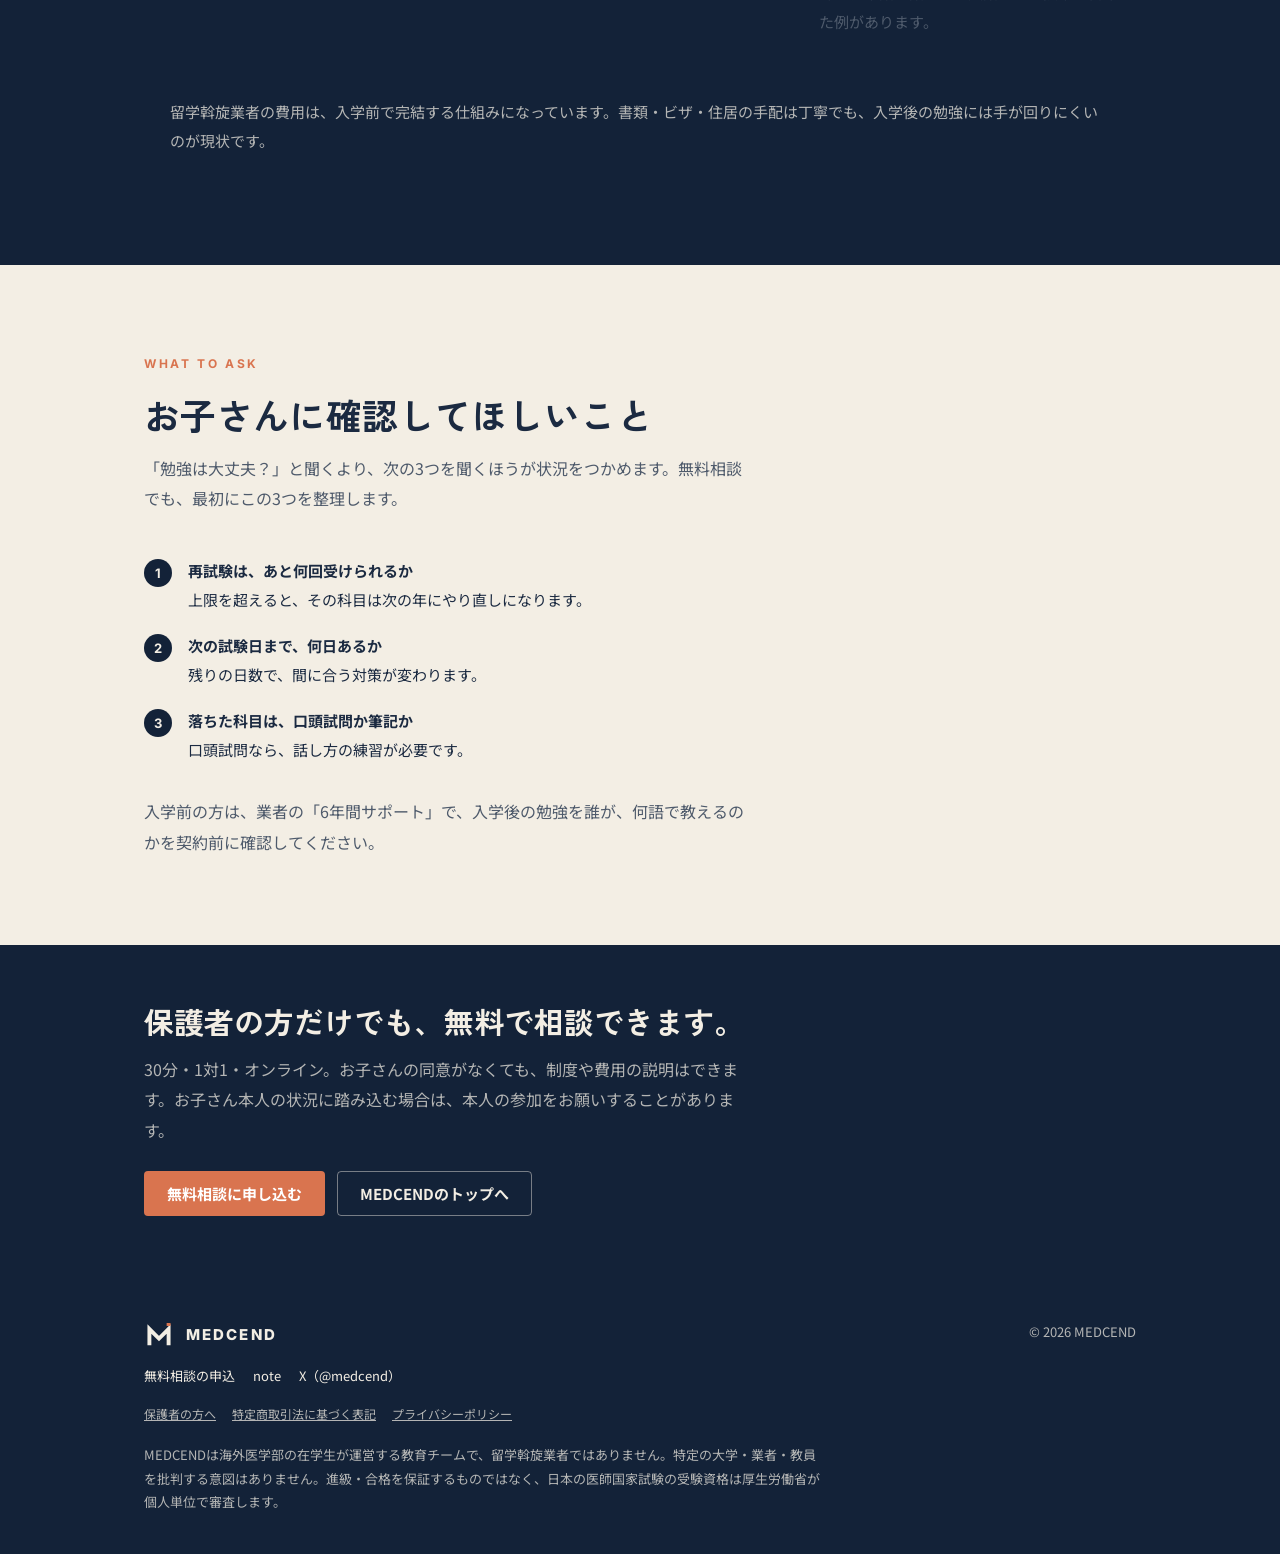
==== commit a152eb27: "Add note shop section (hidden until URLs set), contents preview, X/note nav buttons, menu Co-Authore" ====
--- a/parents.html
+++ b/parents.html
@@ -5,6 +5,8 @@
 <meta name="viewport" content="width=device-width, initial-scale=1">
 <title>保護者の方へ｜MEDCEND</title>
 <meta name="description" content="ヨーロッパの英語医学部に通うお子さんをもつ保護者の方へ。留年1年でかかる費用（300〜500万円）と、落ちやすい原因、お子さんに確認してほしいこと。">
+<link rel="canonical" href="https://medcend.com/parents.html">
+<meta name="google-site-verification" content="78Ratyos3_q5U84pgsSDpkYj_A1owM_AnA3CegHPeJI">
 <meta property="og:type" content="article">
 <meta property="og:title" content="保護者の方へ｜MEDCEND">
 <meta property="og:description" content="留年1年でかかる費用と、海外医学部で落ちやすい原因。保護者の方だけでも無料で相談できます。">
@@ -27,13 +29,20 @@
       <svg viewBox="0 0 100 100" aria-hidden="true"><polyline points="18,84 18,30 50,62 82,30 82,84" fill="none" stroke="#F3EEE4" stroke-width="13" stroke-linejoin="miter"/><rect x="75.5" y="10" width="13" height="10" fill="#D9744F"/></svg>
       <b>MEDCEND</b>
     </a>
-    <div class="nav-links">
+    <div class="nav-links" id="nav-links">
       <a href="#cost">留年の費用</a>
       <a href="#cause">落ちる原因</a>
       <a href="#check">確認してほしいこと</a>
       <a href="index.html#price">料金</a>
     </div>
-    <a class="btn btn-contact btn-sm contact-link" href="#contact"><span class="if-line">LINEで相談する</span><span class="if-form">無料相談に申し込む</span></a>
+    <div class="nav-right">
+      <div class="nav-social">
+        <a class="x-link" href="https://x.com/medcend" target="_blank" rel="noopener" aria-label="MEDCENDのX（@medcend）" title="X（@medcend）"><svg viewBox="0 0 24 24" aria-hidden="true"><path fill="currentColor" d="M18.244 2.25h3.308l-7.227 8.26 8.502 11.24H16.17l-5.214-6.817L4.99 21.75H1.68l7.73-8.835L1.254 2.25H8.08l4.713 6.231zm-1.161 17.52h1.833L7.084 4.126H5.117z"/></svg></a>
+        <a class="note-link note-word" href="https://note.com/medcend" target="_blank" rel="noopener" aria-label="MEDCENDのnote" title="note">note</a>
+      </div>
+      <a class="btn btn-contact btn-sm contact-link" href="#contact"><span class="if-line">LINEで相談する</span><span class="if-form">無料相談に申し込む</span></a>
+      <button class="nav-menu" type="button" aria-label="メニューを開く" aria-expanded="false" aria-controls="nav-links"><span></span><span></span><span></span></button>
+    </div>
   </div>
 </nav>
 
@@ -134,8 +143,8 @@
       </a>
       <div class="links">
         <a href="#contact" class="contact-link"><span class="if-line">LINEで相談</span><span class="if-form">無料相談の申込</span></a>
-        <a href="https://note.com/" class="note-link">note</a>
-        <a href="https://x.com/" class="x-link">X（@medcend）</a>
+        <a href="https://note.com/medcend" class="note-link">note</a>
+        <a href="https://x.com/medcend" class="x-link">X（@medcend）</a>
       </div>
       <div class="legal">
         <a href="parents.html">保護者の方へ</a>
--- a/style.css
+++ b/style.css
@@ -221,7 +221,7 @@
 
 /* price blocks */
 .slots{background:var(--terra);color:#fff;padding:16px 22px;border-radius:4px;font-size:15px;margin-bottom:48px}
-.slots b{margin-right:8px;font-size:16px}
+.slots b{display:block;margin-top:8px;font-size:18px}
 .price-block+.price-block{margin-top:44px}
 .price-block h3{font-size:22px;display:flex;flex-wrap:wrap;align-items:center;gap:12px}
 .promo{font-family:var(--body);font-size:12px;font-weight:700;letter-spacing:.04em;padding:5px 10px;border-radius:2px;background:var(--terra);color:#fff}
@@ -249,3 +249,67 @@
 .member .avatar{width:44px;height:44px;border-radius:50%;background:var(--navy);color:var(--cream);font-family:var(--latin);font-weight:800;display:flex;align-items:center;justify-content:center;margin-bottom:12px}
 .member h3{font-size:16px}
 .member ul{font-size:14px}
+
+/* note shop */
+.note-off .note-only{display:none}
+.note-shop{background:var(--cream)}
+.card.book{display:flex;flex-direction:column;padding:0 0 28px;overflow:hidden}
+.card.book.best{border-top:3px solid var(--terra)}
+.card.book img{display:block;width:100%;height:auto;border-bottom:1px solid var(--mist);margin-bottom:22px}
+.card.book > :not(img){margin-left:28px;margin-right:28px}
+.card.book .cta{margin-top:auto;padding-top:22px}
+.book-price{margin-top:18px;font-weight:700}
+.book-price b{font-family:var(--latin);font-weight:800;font-size:34px;letter-spacing:-.02em;line-height:1.1}
+.book-price span{display:block;font-size:13px;font-weight:500;color:var(--ink-soft);margin-top:4px}
+.btn.is-soon{border-color:var(--mist);background:transparent;color:var(--ink-soft);cursor:default}
+.book-next{margin-top:24px;font-size:14px;color:var(--ink-soft)}
+.card.book .tag{align-self:flex-start}
+.nobr{white-space:nowrap}
+.card.book{position:relative}
+.card.book .status{position:absolute;top:14px;right:14px;margin:0;z-index:1;background:var(--navy);color:var(--cream);font-weight:700;font-size:13px;padding:6px 12px;border-radius:2px;line-height:1.3}
+.card.book .status.hot{background:var(--terra);color:#fff}
+.peek{margin-top:56px;background:var(--navy);color:var(--on-navy);padding:40px;border-radius:4px}
+@media (max-width:640px){.peek{padding:24px 18px;margin-left:-8px;margin-right:-8px}}
+.peek-head h3{font-size:24px}
+.peek-head p{margin:6px 0 0;color:var(--on-navy-soft);font-size:14px}
+.peek img{display:block;width:100%;height:auto}
+.peek-wide{display:block;margin-top:24px;border-radius:3px;overflow:hidden}
+.peek-grid{display:grid;grid-template-columns:repeat(auto-fill,minmax(250px,1fr));gap:18px;margin-top:18px}
+.peek-grid figure{margin:0;background:var(--cream);border-radius:3px;overflow:hidden;color:var(--ink)}
+.peek-grid a{display:block;aspect-ratio:4/3;overflow:hidden;border-bottom:1px solid var(--mist)}
+.peek-grid a img{height:100%;object-fit:cover;object-position:top;transition:transform .2s}
+.peek-grid a:hover img{transform:scale(1.03)}
+.peek-grid figcaption{padding:12px 14px 14px;font-size:13px;color:var(--ink-soft);line-height:1.6}
+.peek-grid figcaption b{display:block;font-size:15px;color:var(--ink);margin-bottom:2px}
+.peek-cta{display:flex;flex-wrap:wrap;align-items:center;justify-content:space-between;gap:16px;margin-top:28px;padding-top:24px;border-top:1px solid rgba(243,238,228,.16);font-weight:700}
+.peek-cta b{font-family:var(--latin);font-weight:800;font-size:34px;line-height:1}
+.peek-cta span{display:block;font-size:13px;font-weight:500;color:var(--on-navy-soft);margin-top:4px}
+.peek .btn.is-soon{border-color:rgba(243,238,228,.35);color:var(--on-navy-soft)}
+
+/* nav: X / note */
+.nav-right{display:flex;align-items:center;gap:14px}
+.nav-social{display:flex;align-items:center;gap:6px}
+.nav-social a{display:inline-flex;align-items:center;justify-content:center;height:32px;min-width:32px;padding:0 8px;border:1px solid rgba(243,238,228,.28);border-radius:16px;color:var(--on-navy);text-decoration:none;transition:border-color .15s,background .15s}
+.nav-social a:hover{border-color:var(--on-navy);background:rgba(243,238,228,.08)}
+.nav-social svg{width:14px;height:14px}
+.nav-social .note-word{font-family:var(--latin);font-weight:800;font-size:13px;letter-spacing:.02em;line-height:1}
+@media (max-width:420px){.nav .wrap{gap:10px}.nav-right{gap:8px}.nav .mark b{display:none}}
+
+/* nav: メニュー（PC・スマホ共通） */
+[id]{scroll-margin-top:72px}
+.nav-menu{display:inline-flex;width:40px;height:36px;padding:0;border:1px solid rgba(243,238,228,.28);border-radius:4px;background:transparent;cursor:pointer;flex-direction:column;align-items:center;justify-content:center;gap:4px}
+.nav-menu:hover{border-color:var(--on-navy)}
+.nav-menu span{display:block;width:16px;height:2px;background:var(--on-navy);transition:transform .2s,opacity .2s}
+.nav.open .nav-menu span:nth-child(1){transform:translateY(6px) rotate(45deg)}
+.nav.open .nav-menu span:nth-child(2){opacity:0}
+.nav.open .nav-menu span:nth-child(3){transform:translateY(-6px) rotate(-45deg)}
+.nav-drawer{display:none}
+.nav.open .nav-drawer{display:flex;flex-direction:column;position:absolute;top:64px;right:max(24px,calc((100% - 1240px)/2 + 24px));width:280px;background:var(--navy);border:1px solid rgba(243,238,228,.16);border-top:0;box-shadow:0 12px 24px rgba(0,0,0,.25);padding:6px 0 10px;max-height:calc(100vh - 64px);overflow-y:auto}
+.nav-drawer a{padding:13px 22px;font-size:15px;color:var(--on-navy);text-decoration:none;border-top:1px solid rgba(243,238,228,.08)}
+.nav-drawer a:first-child{border-top:0}
+.nav-drawer a:hover{background:rgba(243,238,228,.06)}
+.note-off .nav-drawer .note-only{display:none}
+@media (max-width:760px){.nav.open .nav-drawer{left:0;right:0;width:auto;border-left:0;border-right:0}.nav-drawer a{padding:14px 24px;font-size:16px}}
+@media (max-width:420px){.nav-right .btn-sm{padding:10px 12px}}
+.nav .wrap{max-width:1240px}
+@media (max-width:1220px){.nav-links{display:none}}
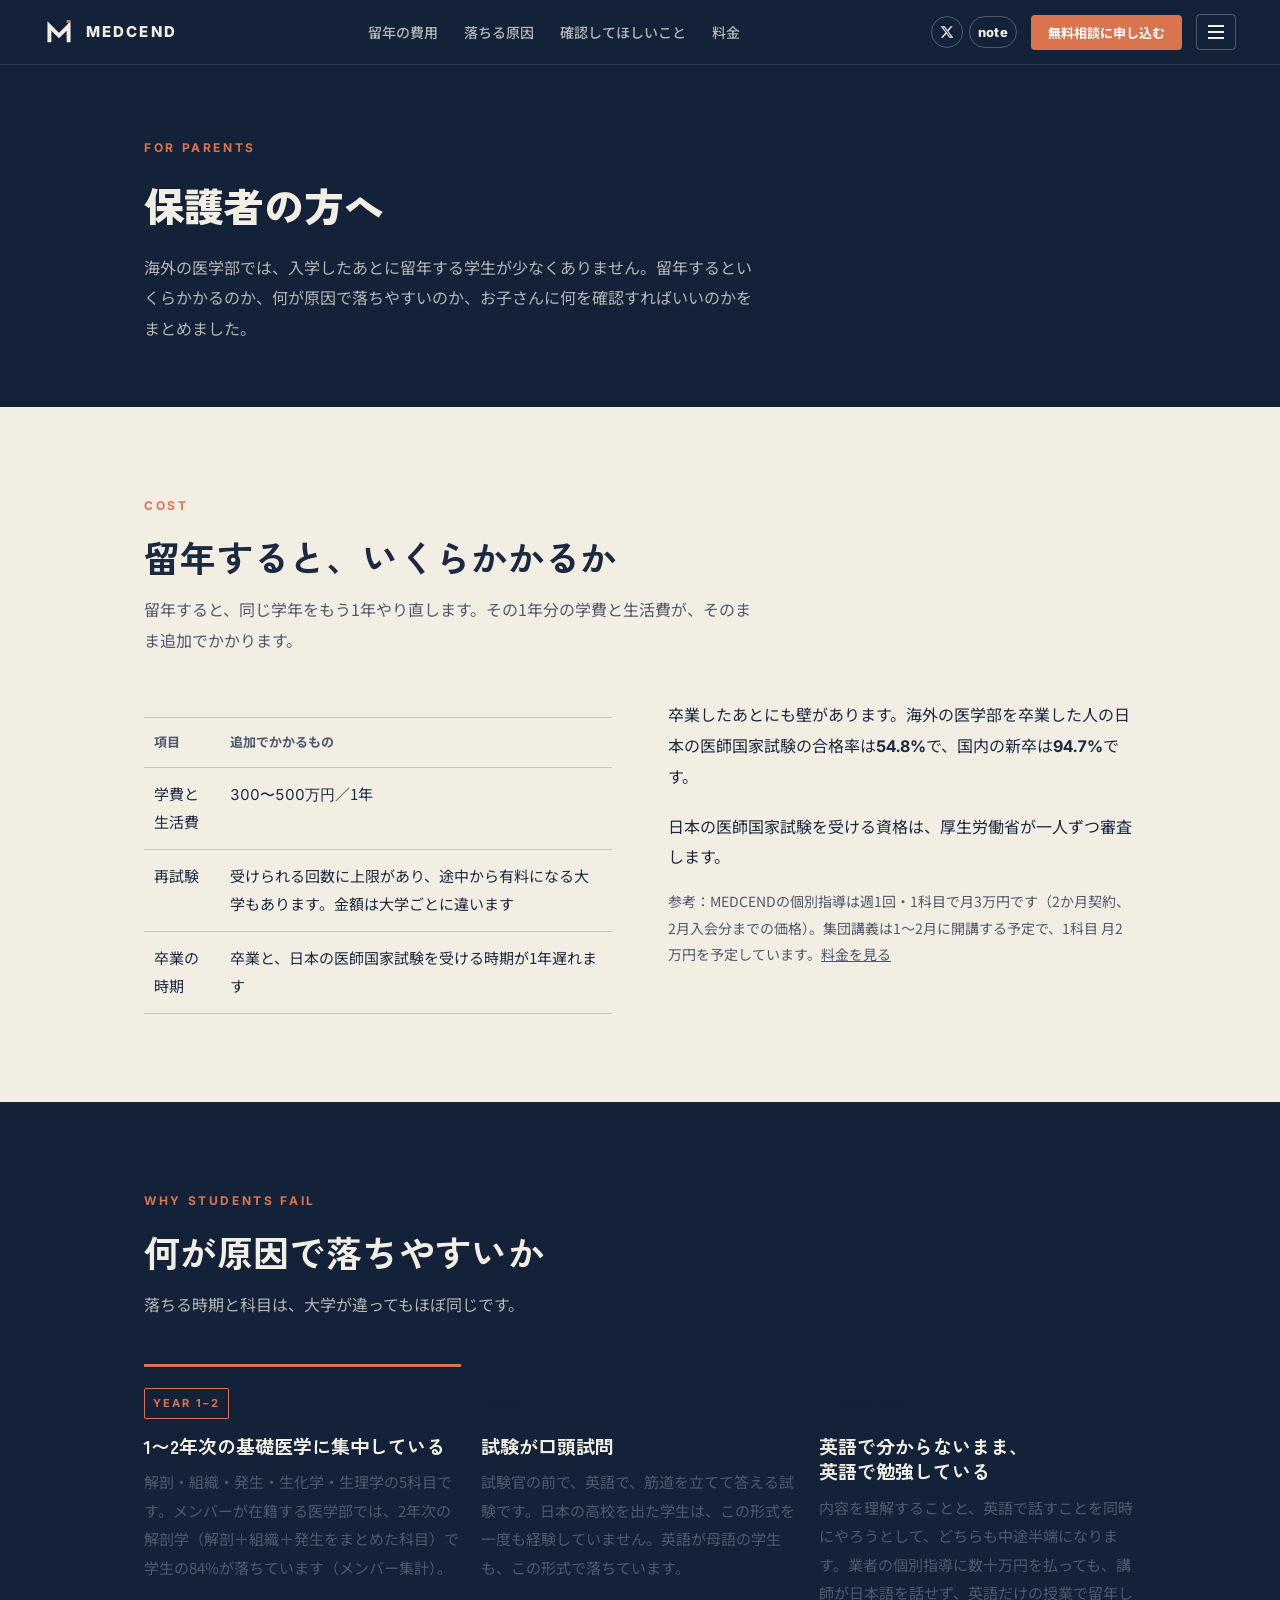
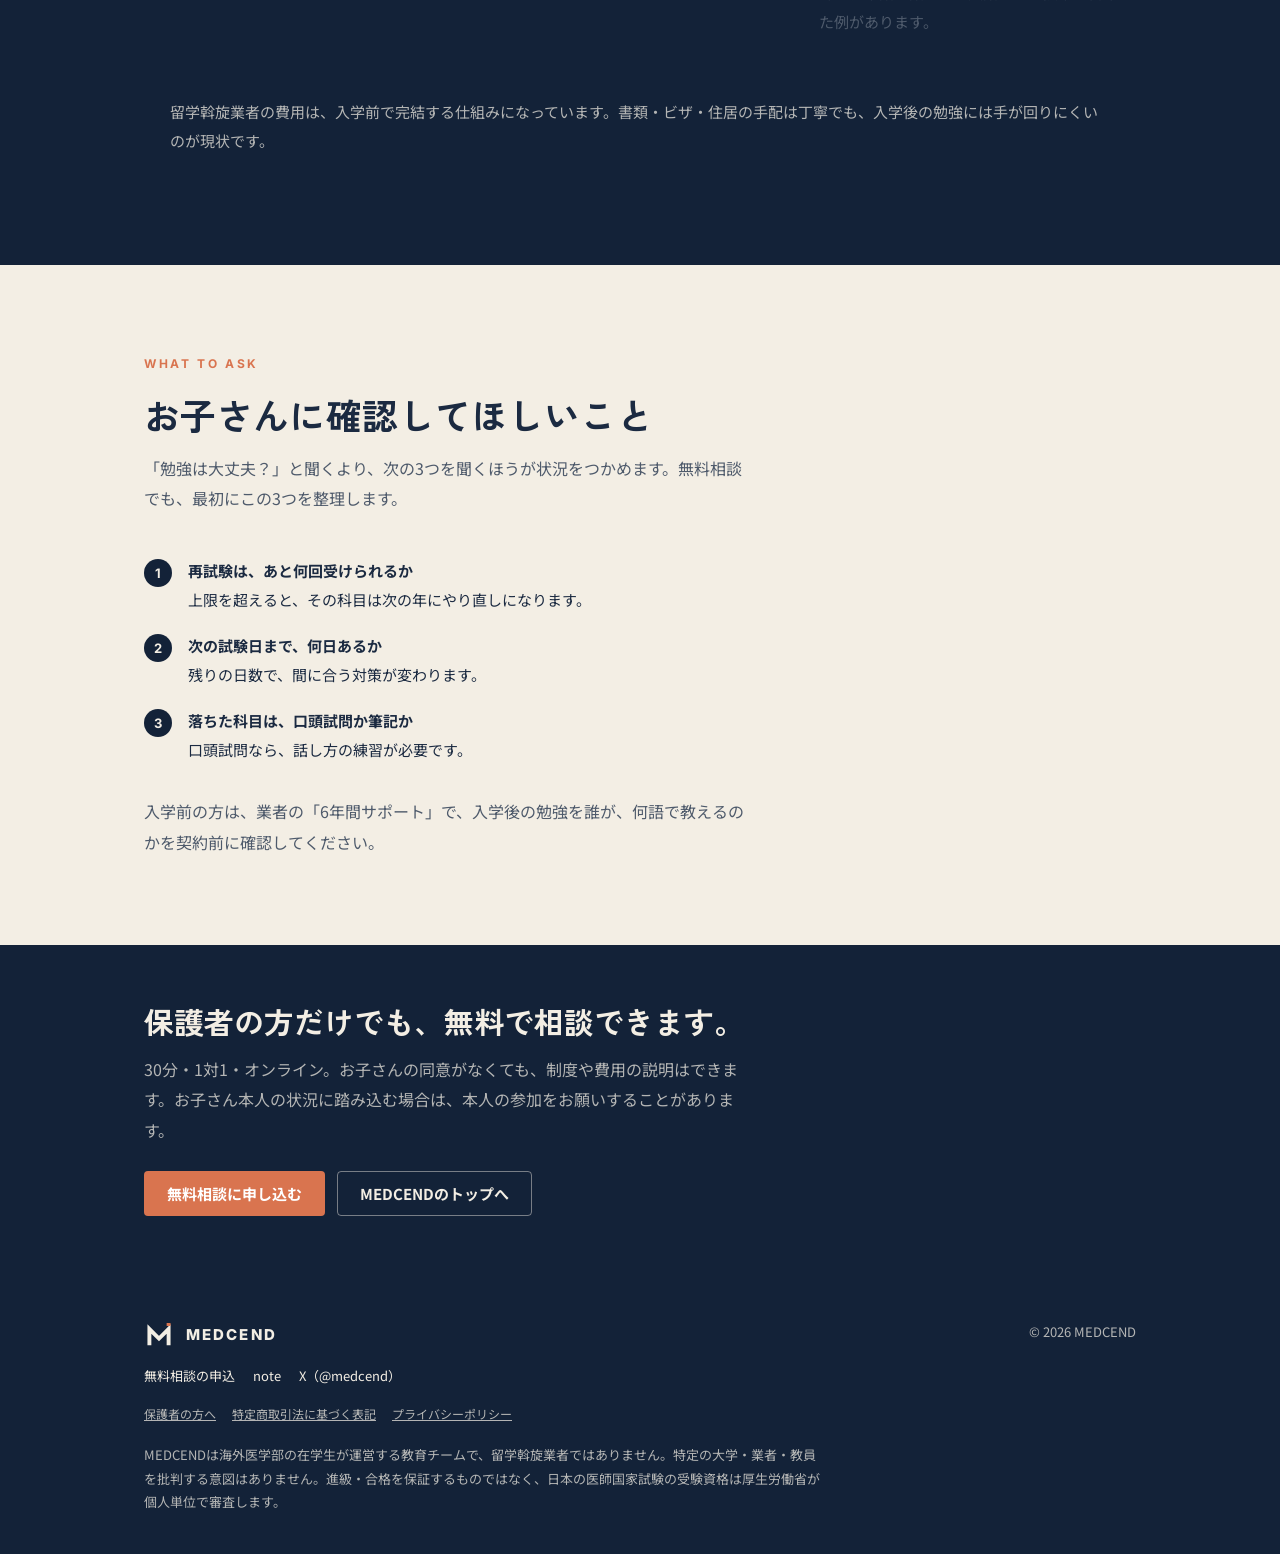
==== commit 647e2ad4: "Mark group lectures as planned for Jan-Feb (not yet open, may change) Co-Authored-By: Claude Opus 5." ====
--- a/parents.html
+++ b/parents.html
@@ -73,7 +73,7 @@
       <div class="prose">
         <p>卒業したあとにも壁があります。海外の医学部を卒業した人の日本の医師国家試験の合格率は<b class="num">54.8%</b>で、国内の新卒は<b class="num">94.7%</b>です。</p>
         <p>日本の医師国家試験を受ける資格は、厚生労働省が一人ずつ審査します。</p>
-        <p style="font-size:14px;color:var(--ink-soft)">参考：MEDCENDの集団講義は1科目 月2万円、個別指導は週1回・1科目で月3万円です（どちらも2か月契約）（個別指導は2月入会分までの価格）。<a href="index.html#price">料金を見る</a></p>
+        <p style="font-size:14px;color:var(--ink-soft)">参考：MEDCENDの個別指導は週1回・1科目で月3万円です（2か月契約、2月入会分までの価格）。集団講義は1〜2月に開講する予定で、1科目 月2万円を予定しています。<a href="index.html#price">料金を見る</a></p>
       </div>
     </div>
   </div>
--- a/style.css
+++ b/style.css
@@ -313,3 +313,4 @@
 @media (max-width:420px){.nav-right .btn-sm{padding:10px 12px}}
 .nav .wrap{max-width:1240px}
 @media (max-width:1220px){.nav-links{display:none}}
+.promo.soon{background:var(--navy)}
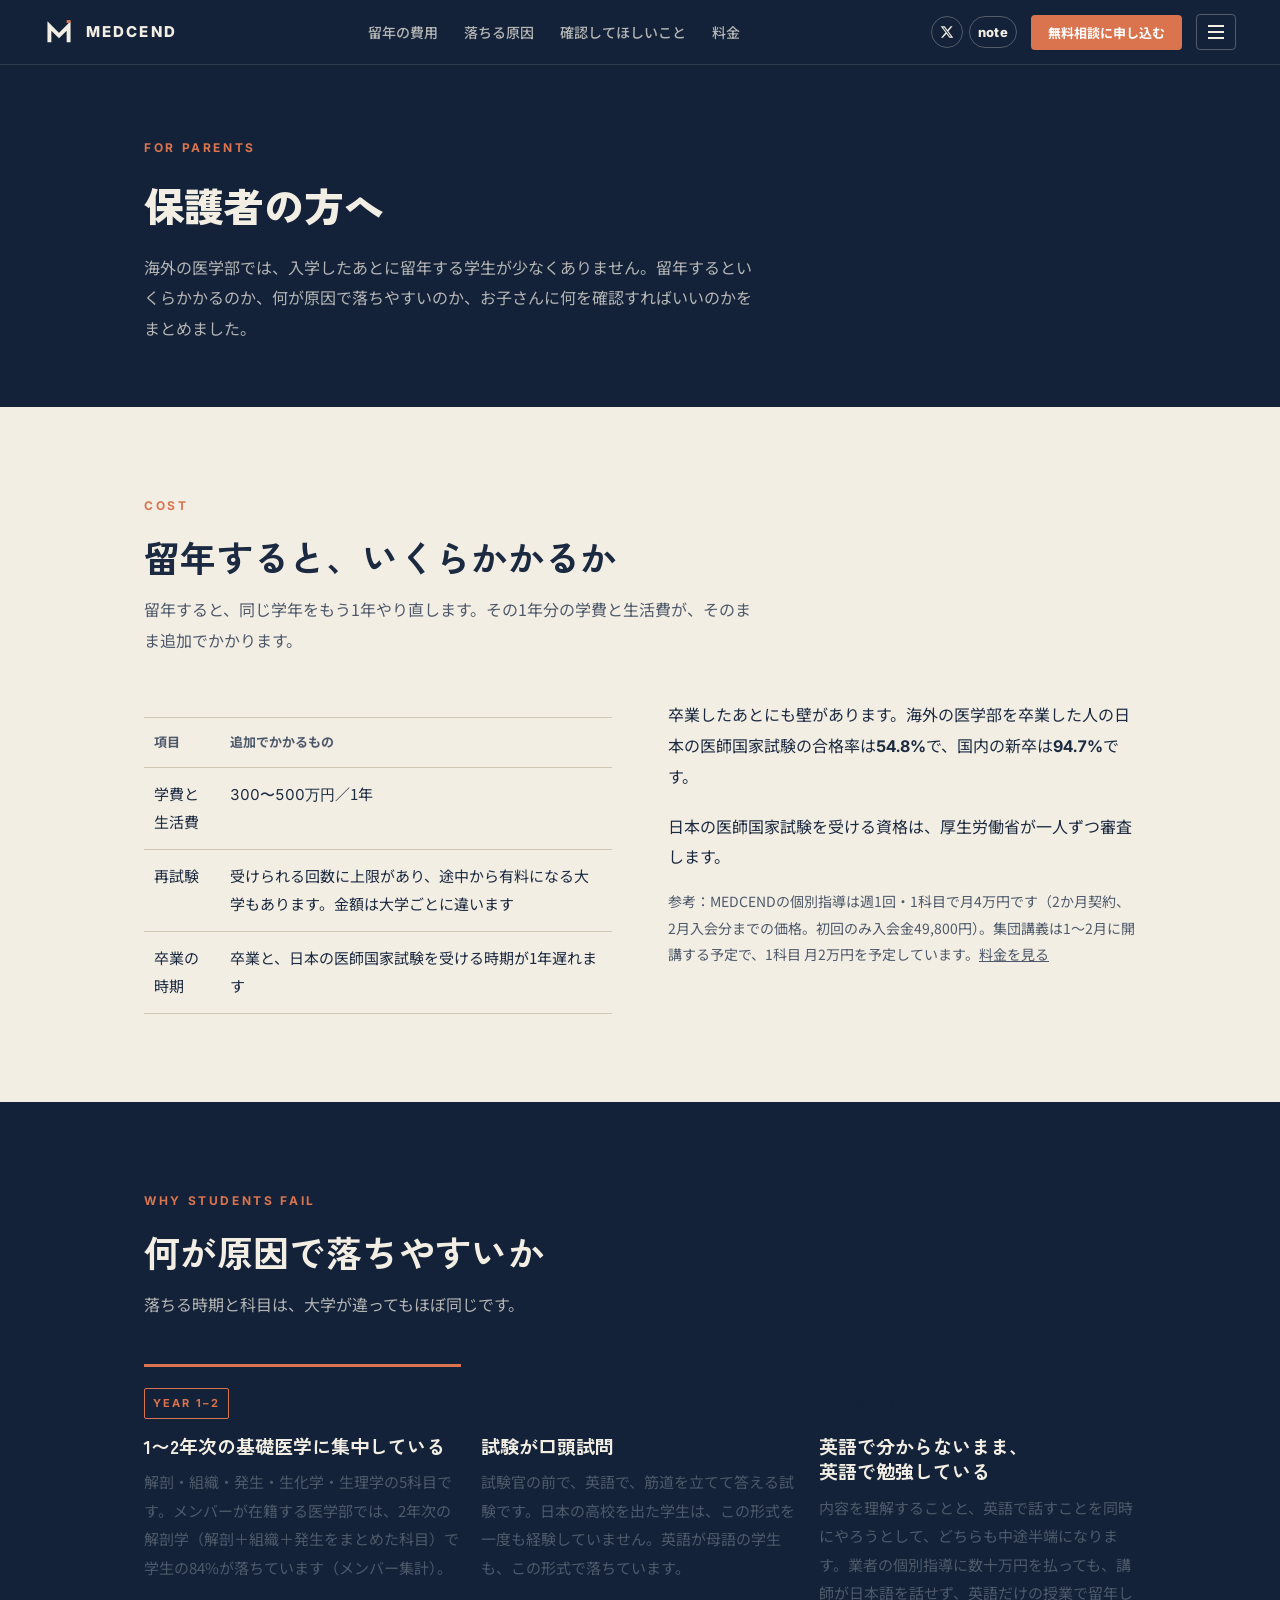
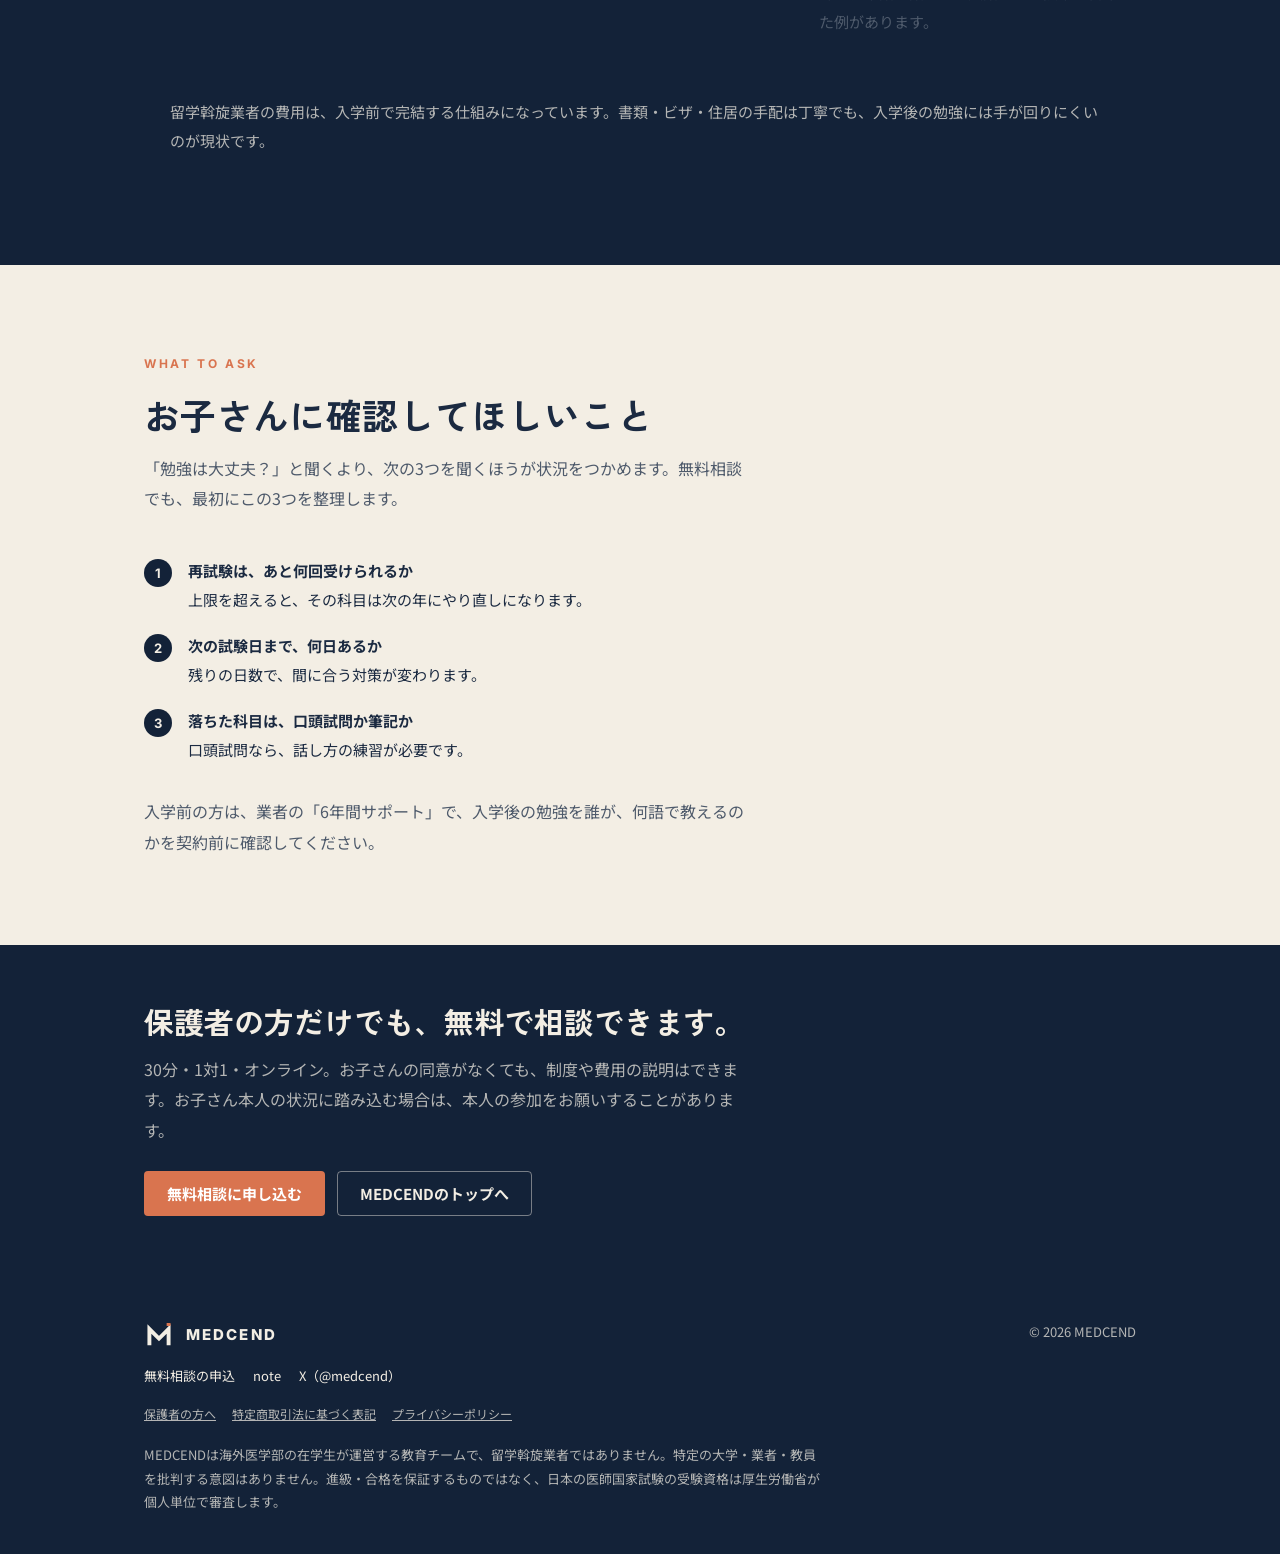
==== commit c201fb64: "Update MEDCEND tutoring price information" ====
--- a/parents.html
+++ b/parents.html
@@ -73,7 +73,7 @@
       <div class="prose">
         <p>卒業したあとにも壁があります。海外の医学部を卒業した人の日本の医師国家試験の合格率は<b class="num">54.8%</b>で、国内の新卒は<b class="num">94.7%</b>です。</p>
         <p>日本の医師国家試験を受ける資格は、厚生労働省が一人ずつ審査します。</p>
-        <p style="font-size:14px;color:var(--ink-soft)">参考：MEDCENDの個別指導は週1回・1科目で月3万円です（2か月契約、2月入会分までの価格）。集団講義は1〜2月に開講する予定で、1科目 月2万円を予定しています。<a href="index.html#price">料金を見る</a></p>
+        <p style="font-size:14px;color:var(--ink-soft)">参考：MEDCENDの個別指導は週1回・1科目で月4万円です（2か月契約、2月入会分までの価格。初回のみ入会金49,800円）。集団講義は1〜2月に開講する予定で、1科目 月2万円を予定しています。<a href="index.html#price">料金を見る</a></p>
       </div>
     </div>
   </div>
